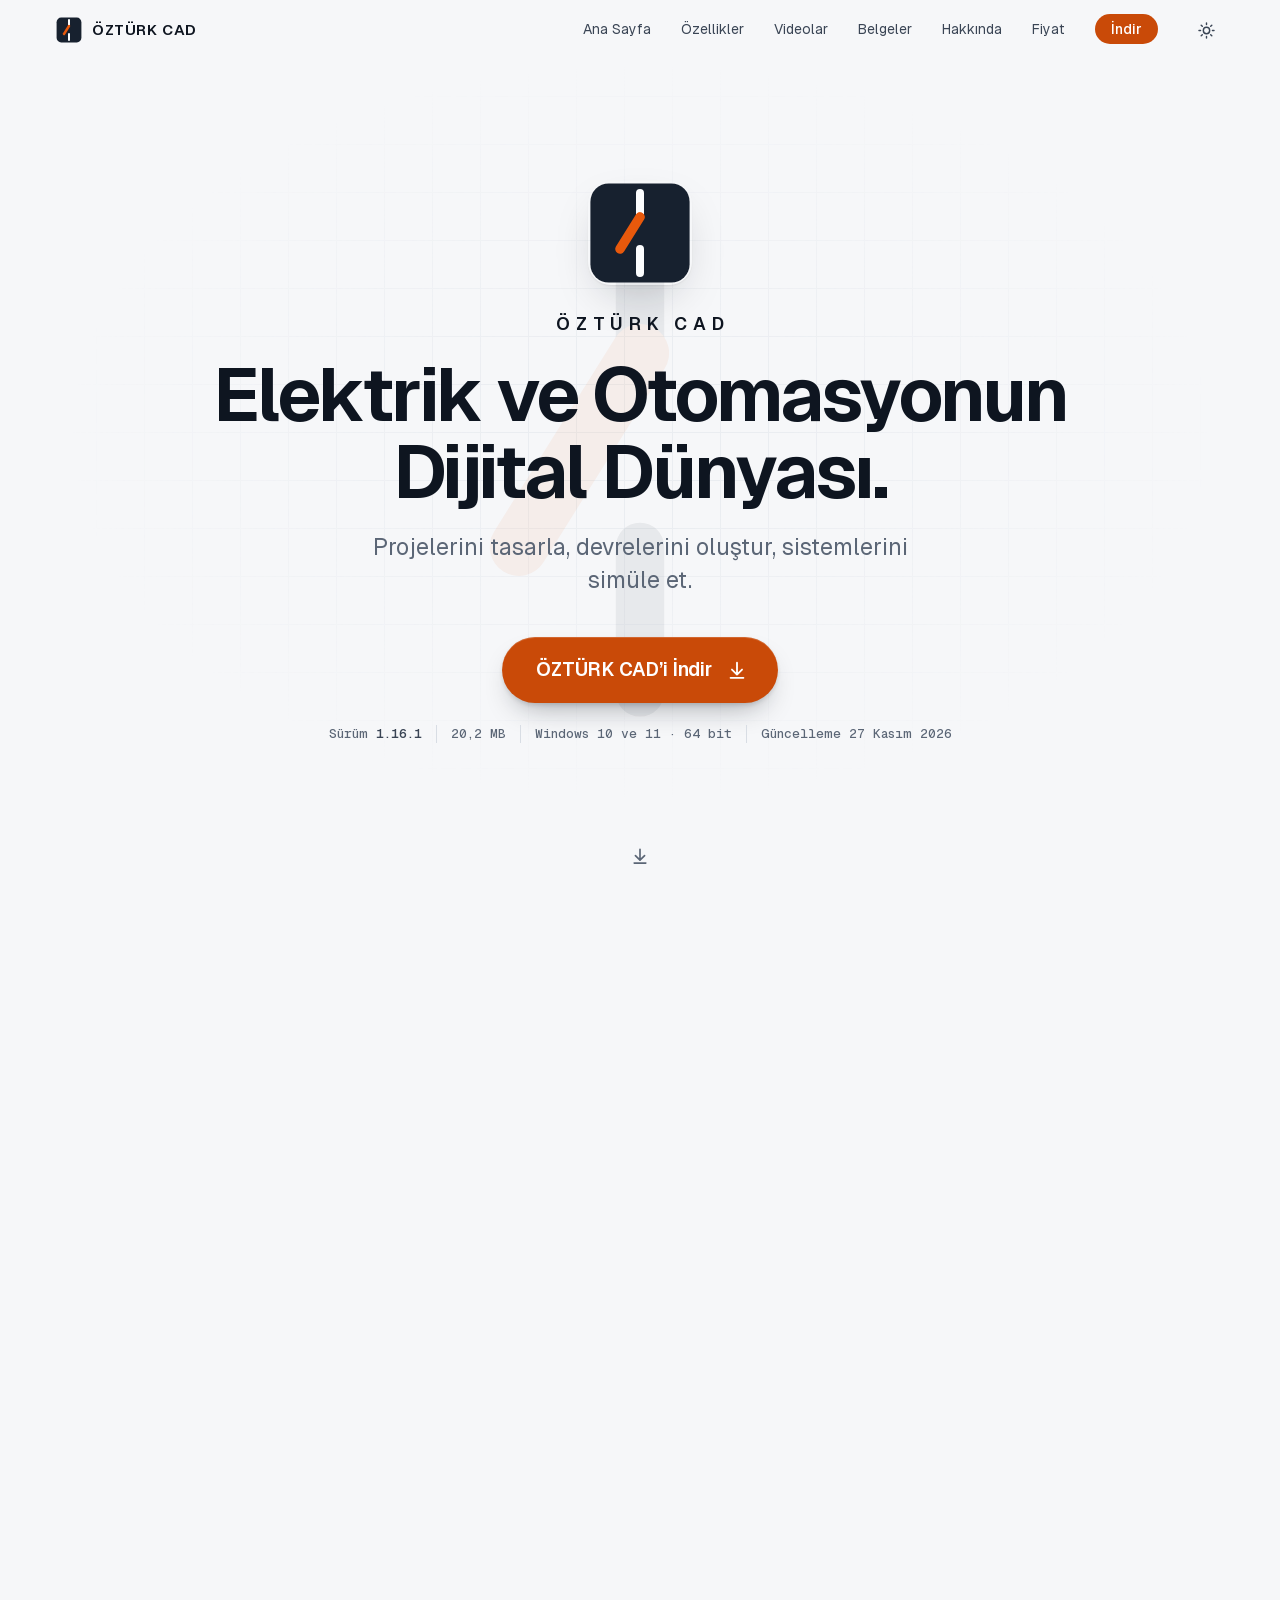
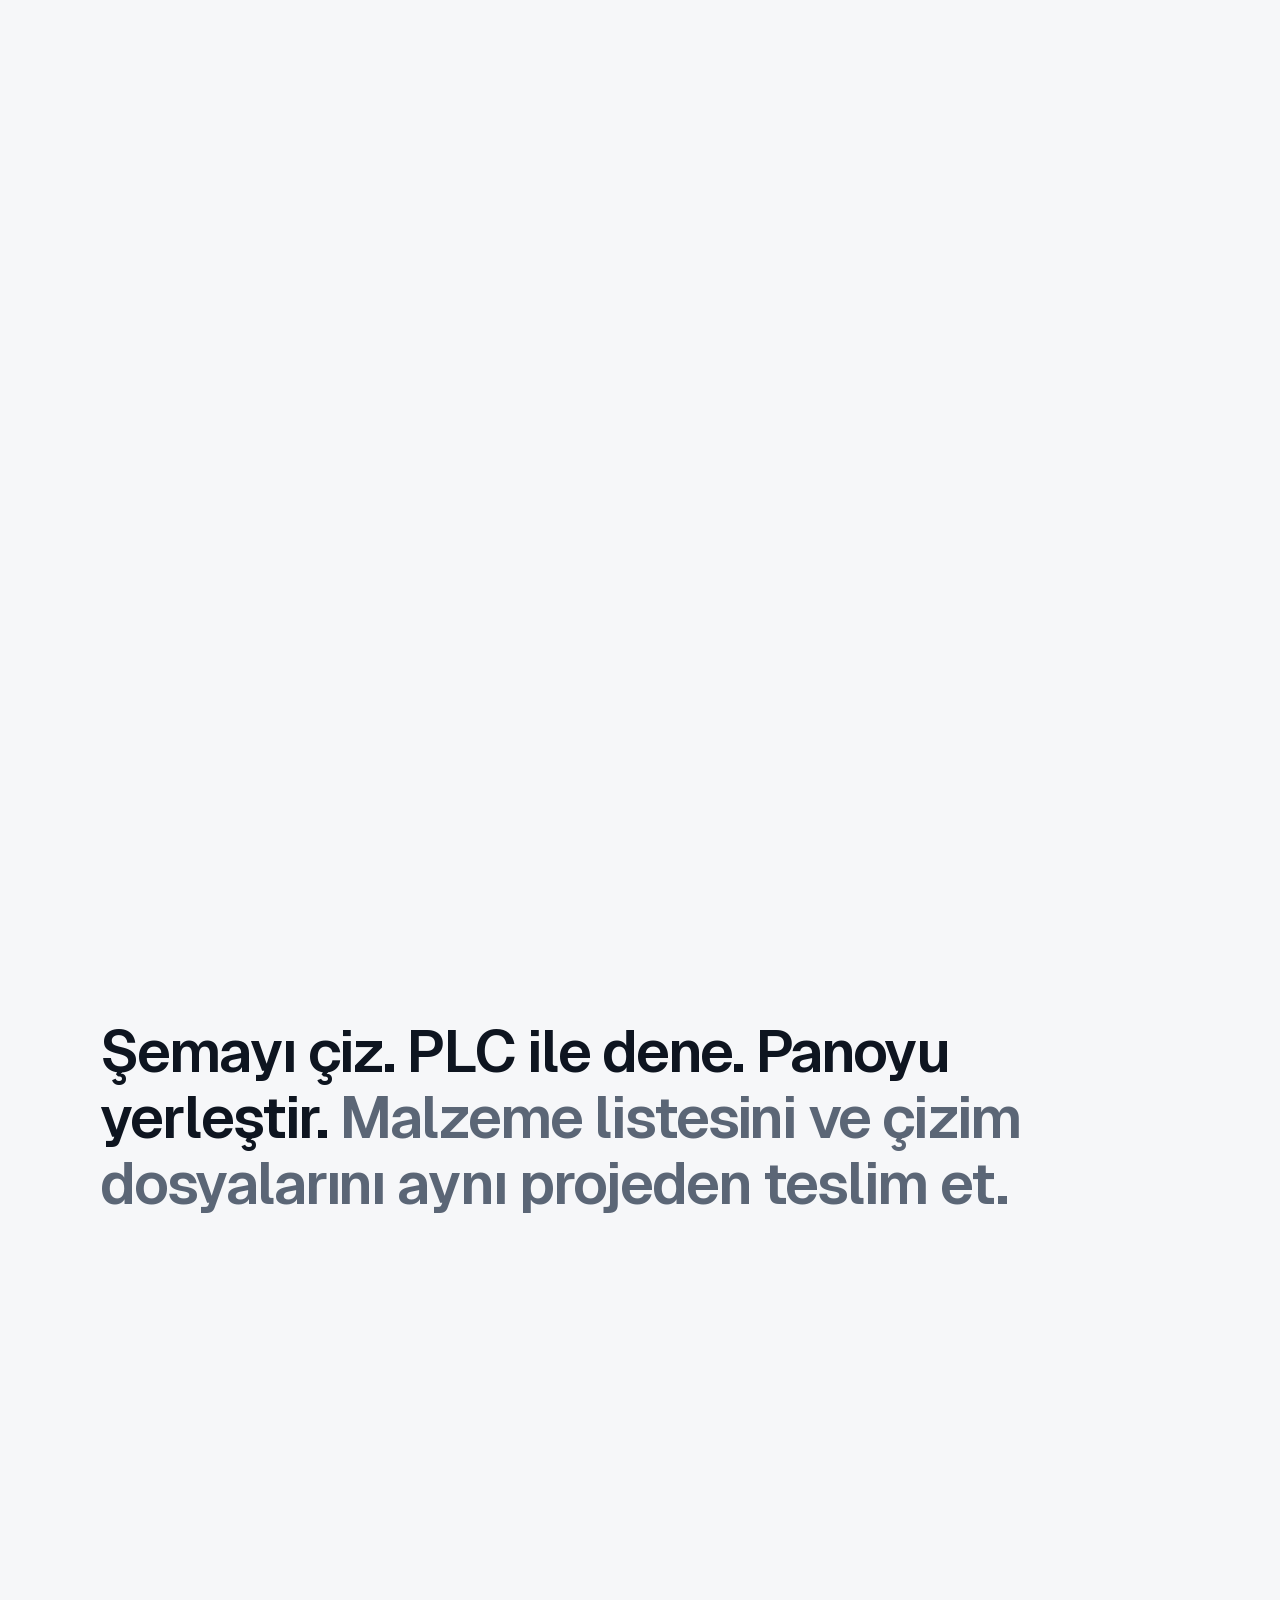
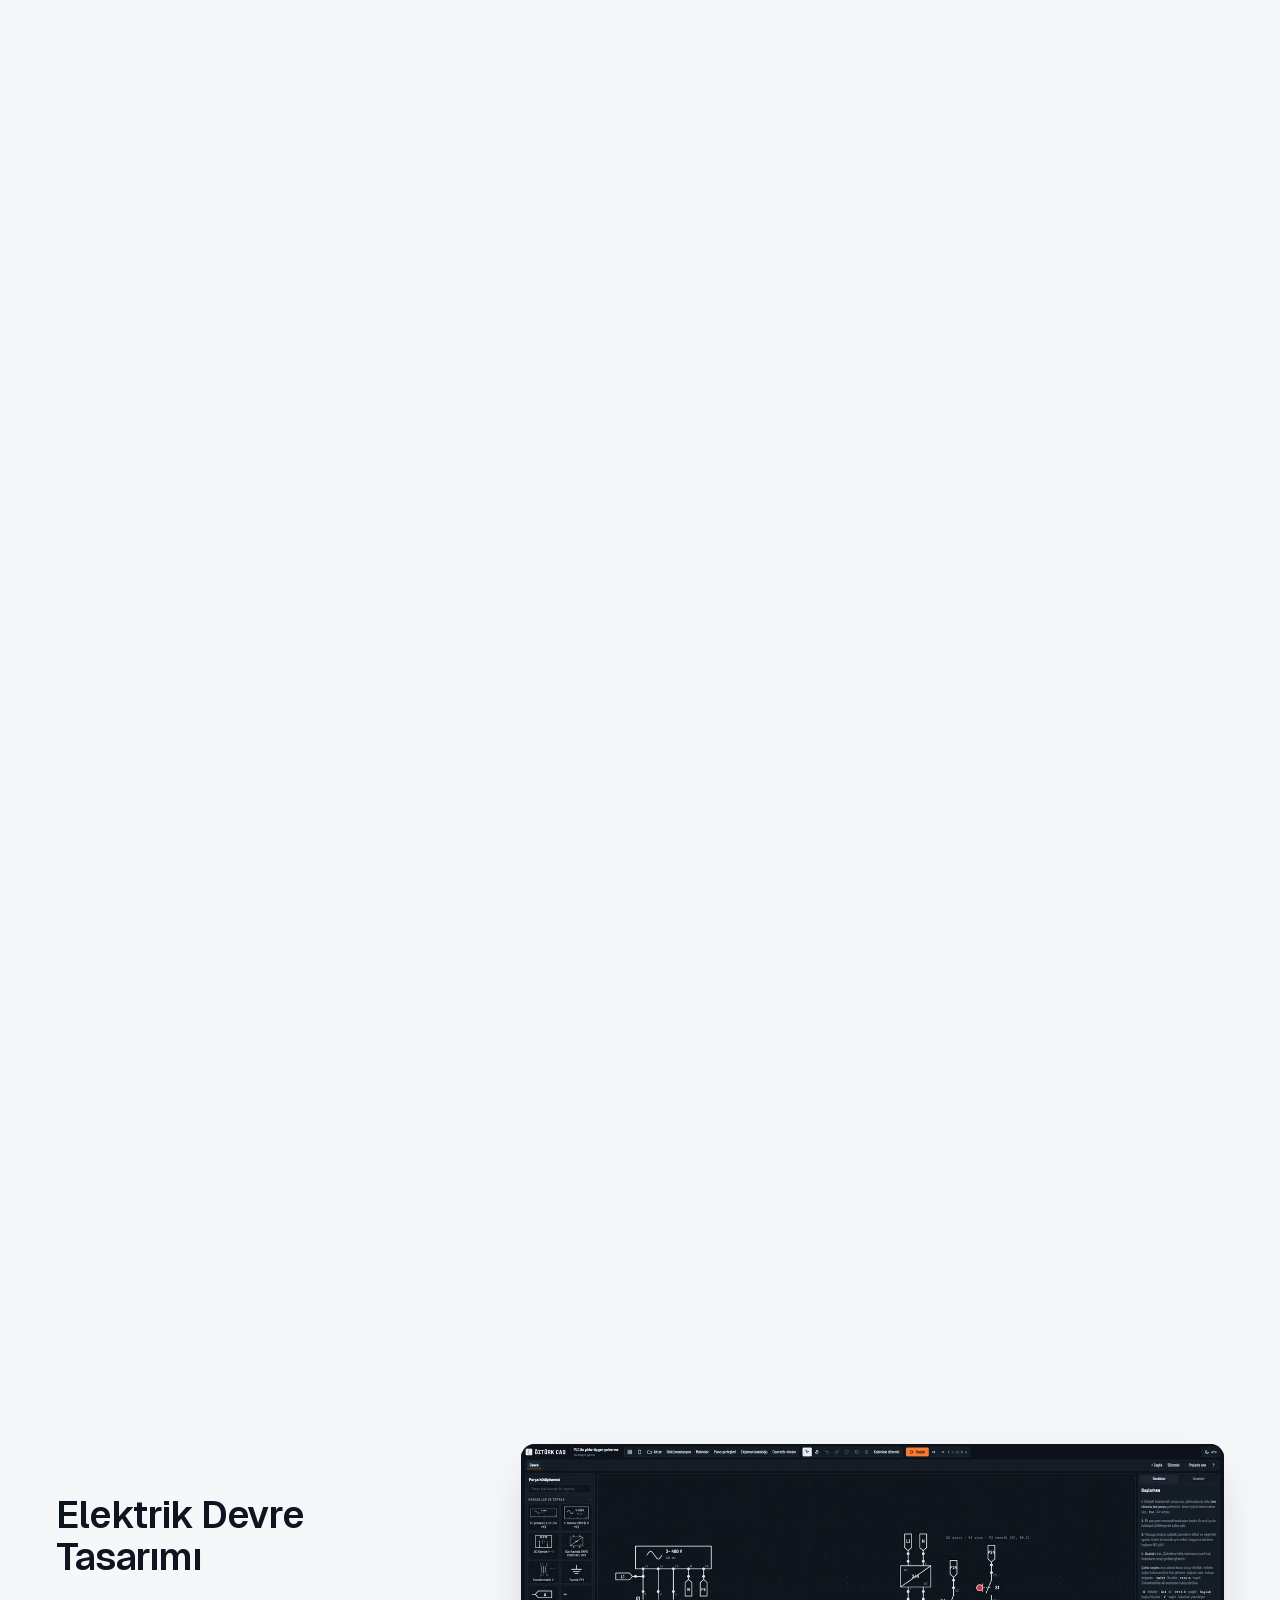
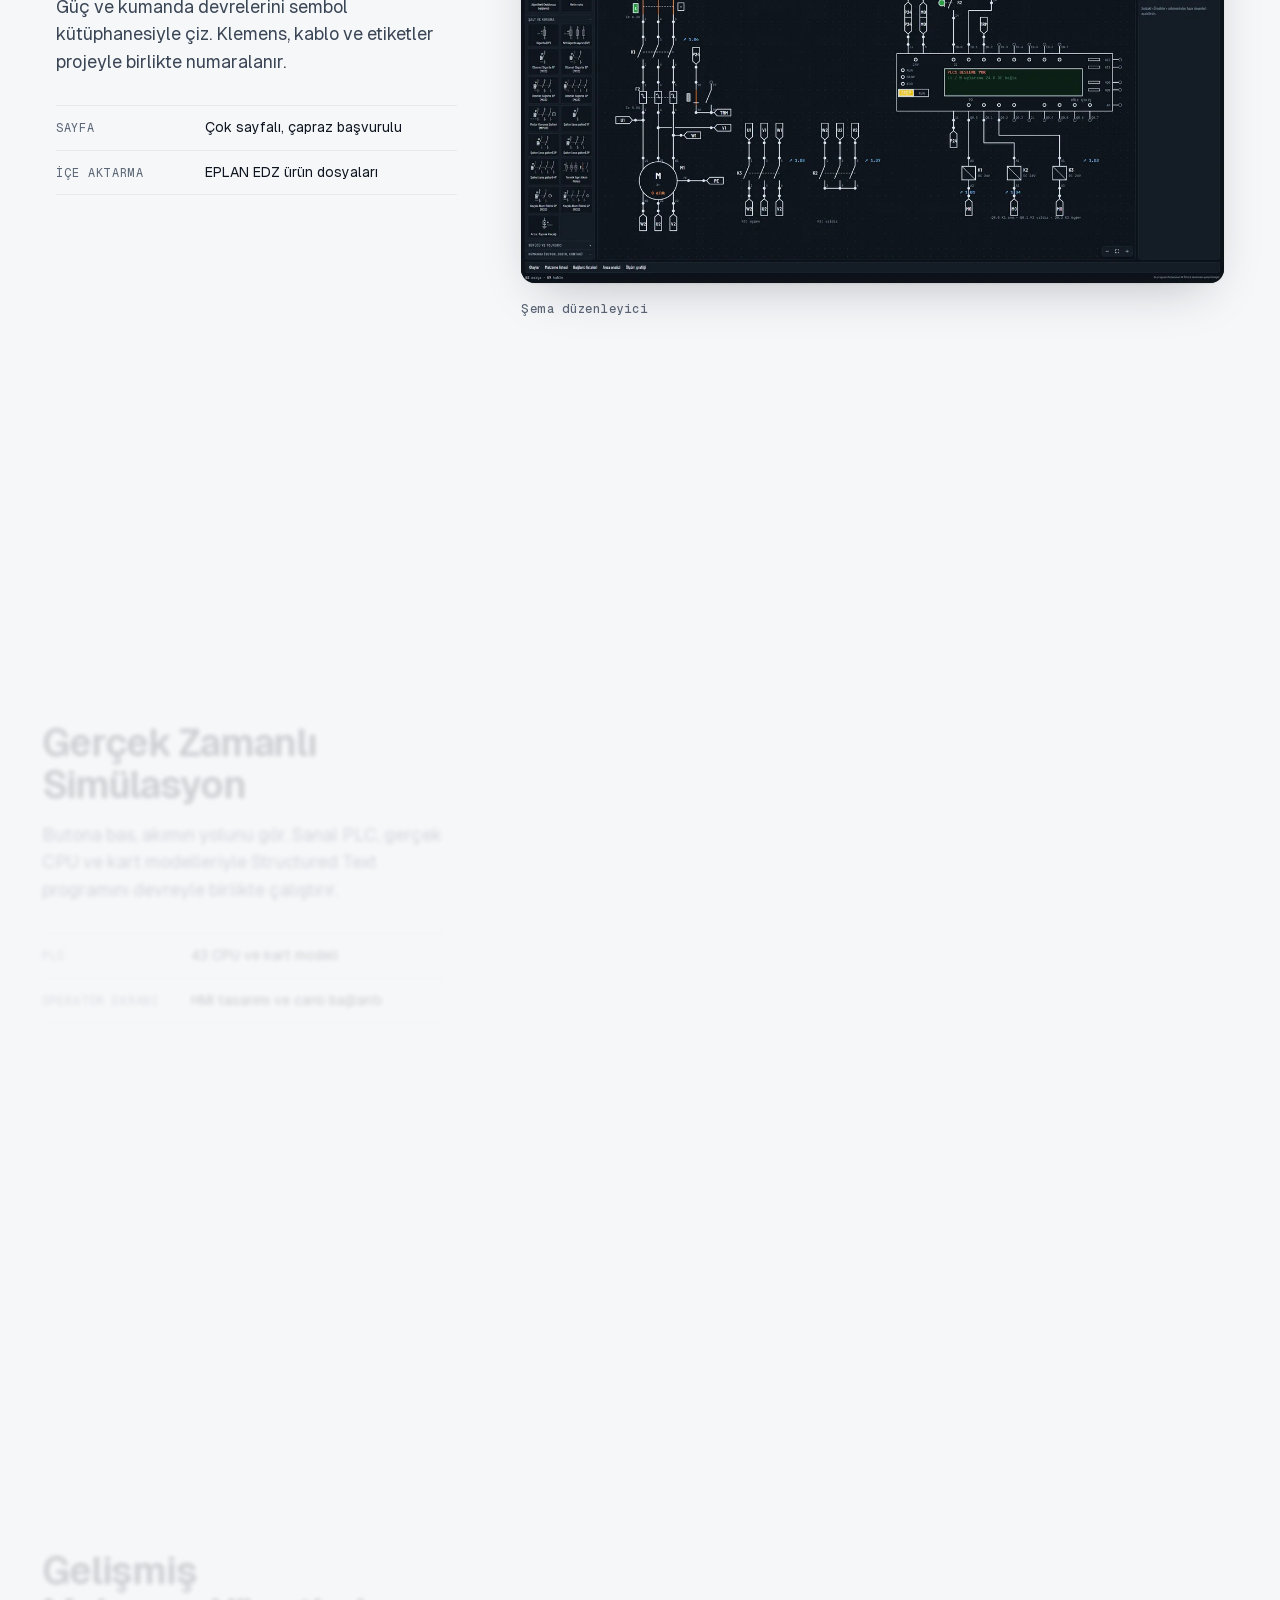
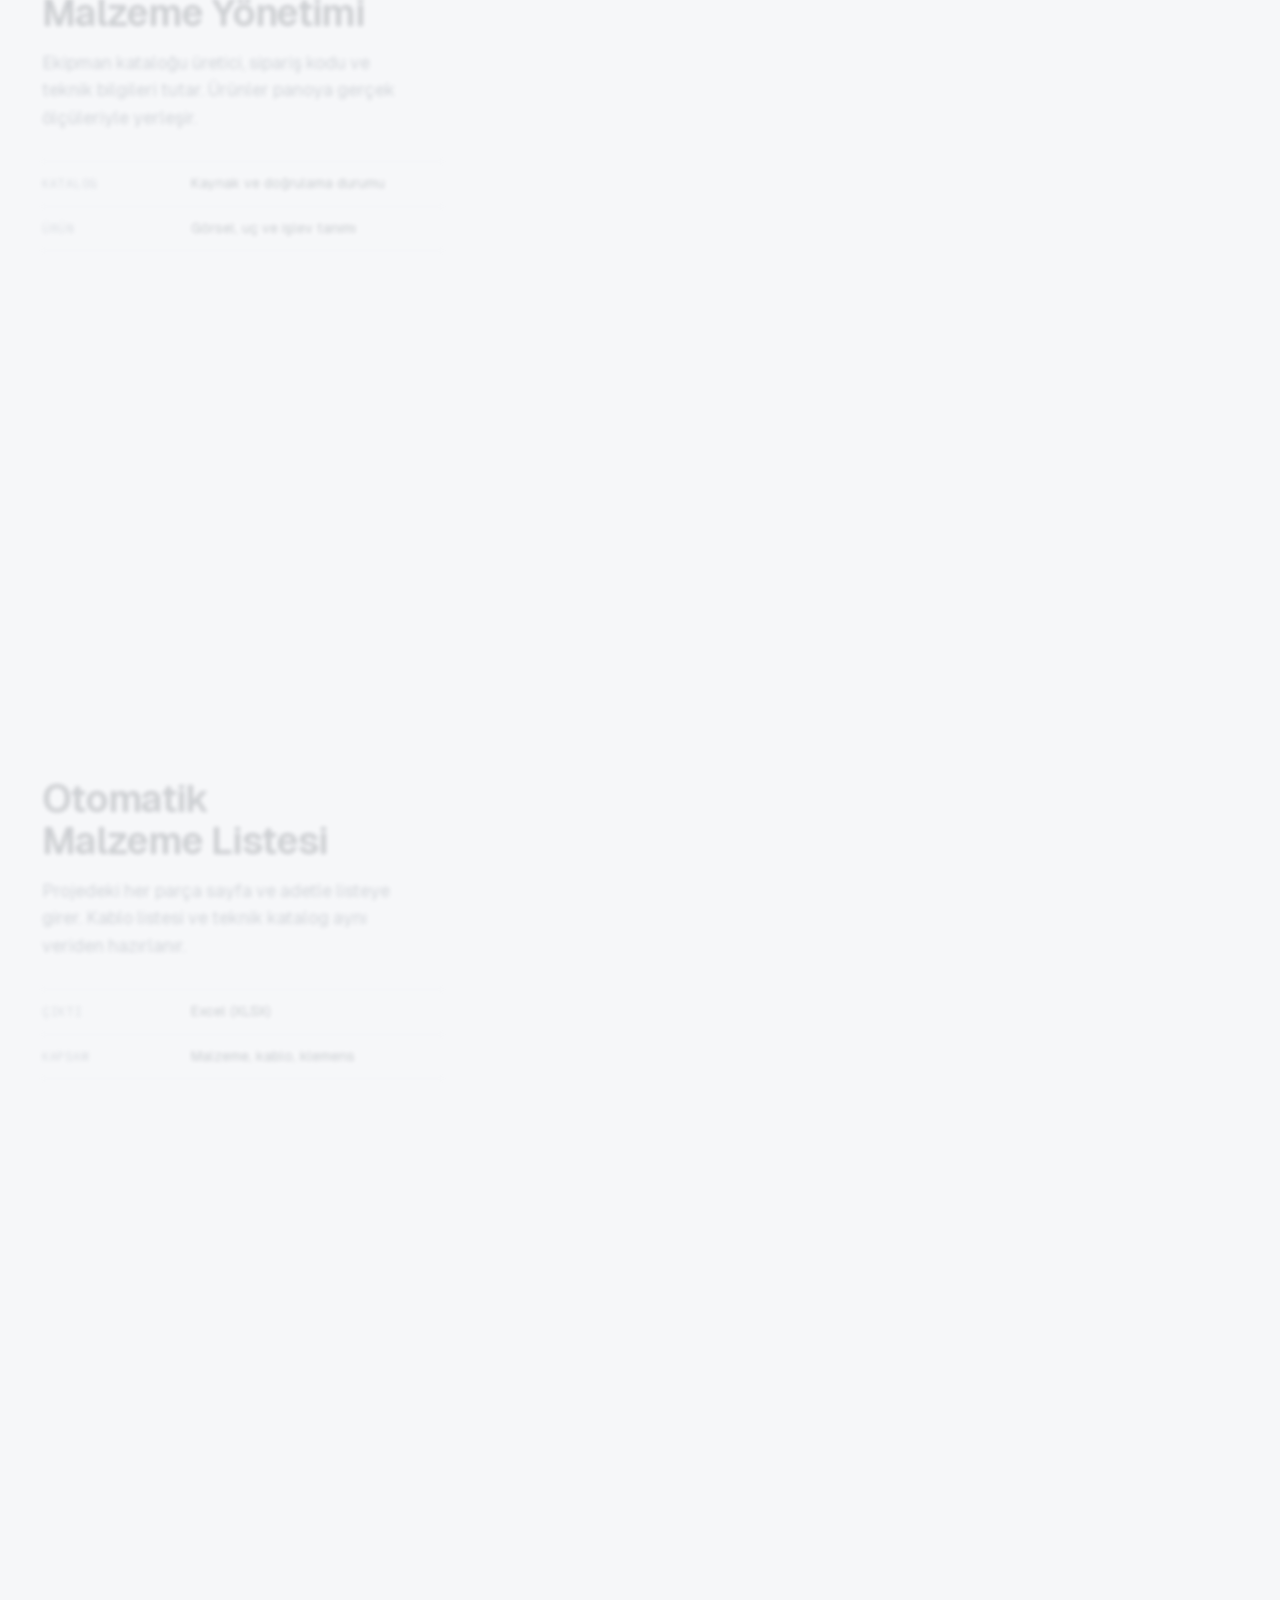
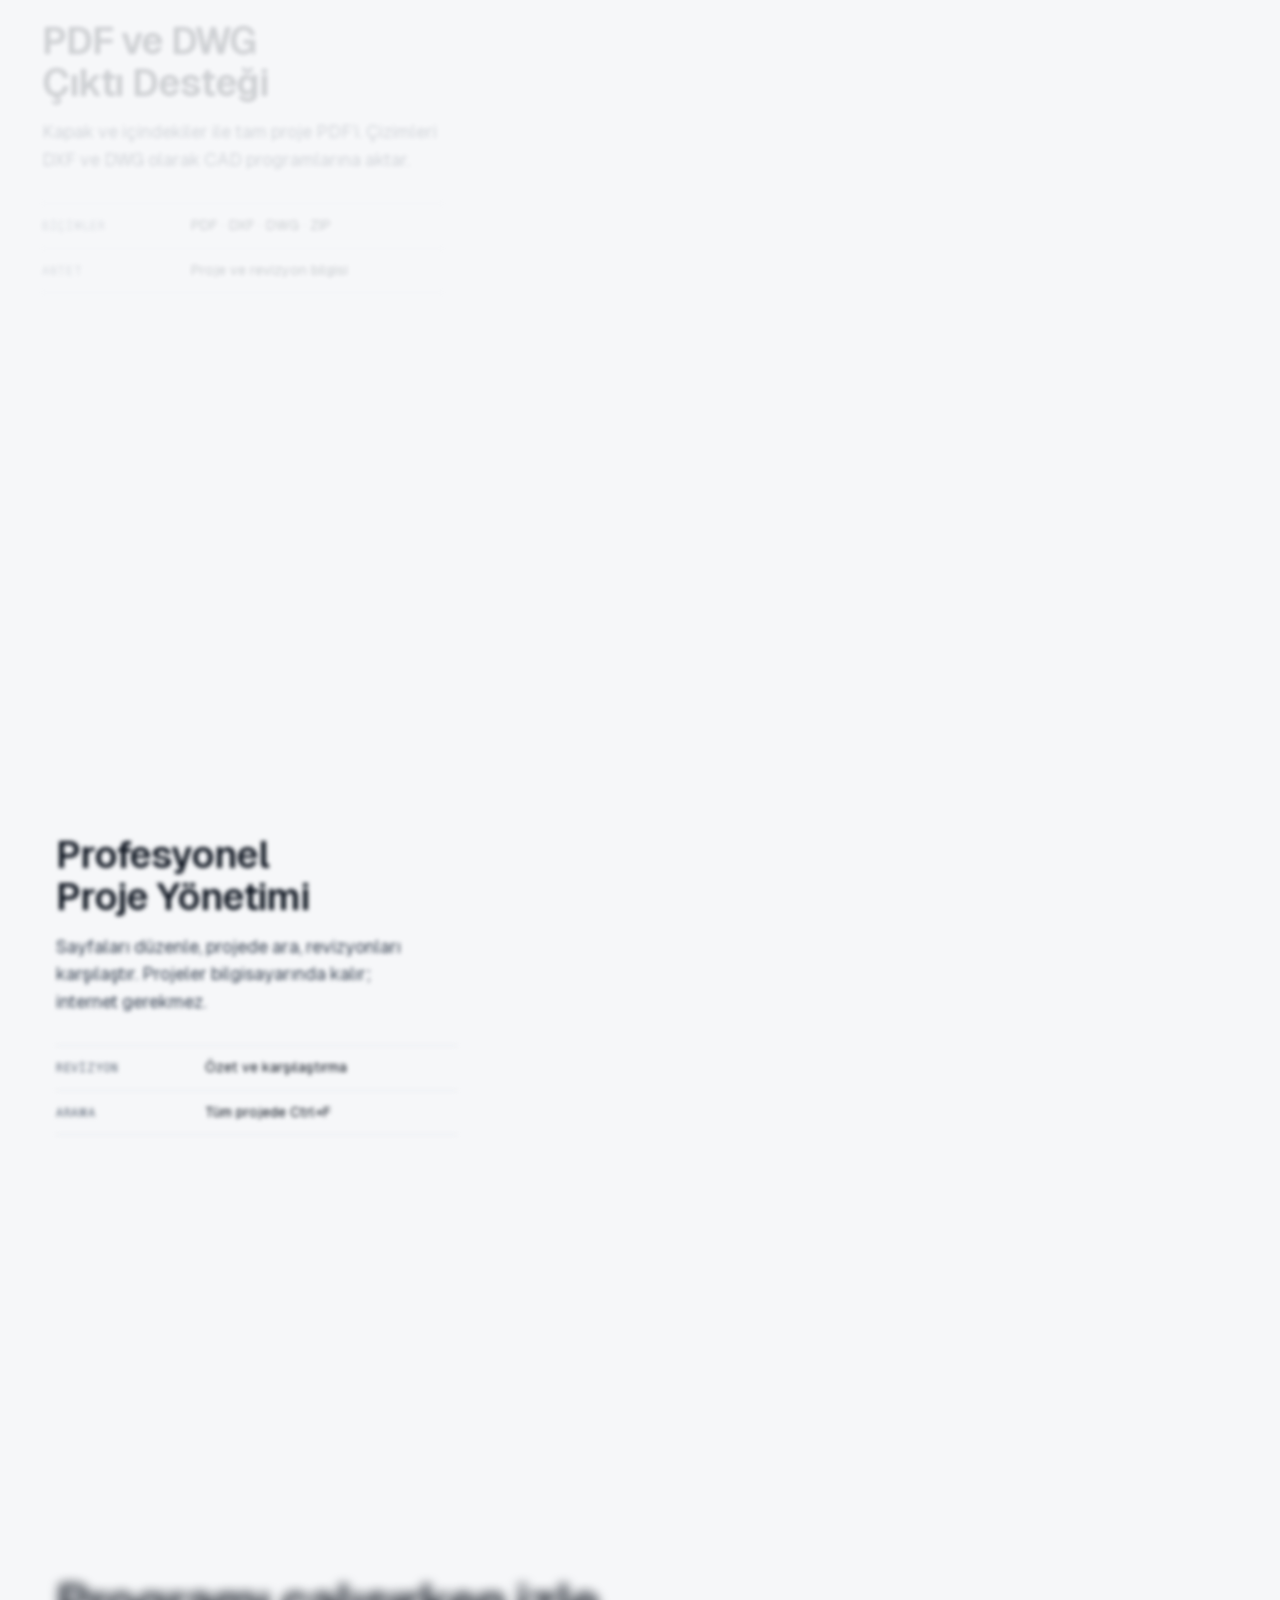
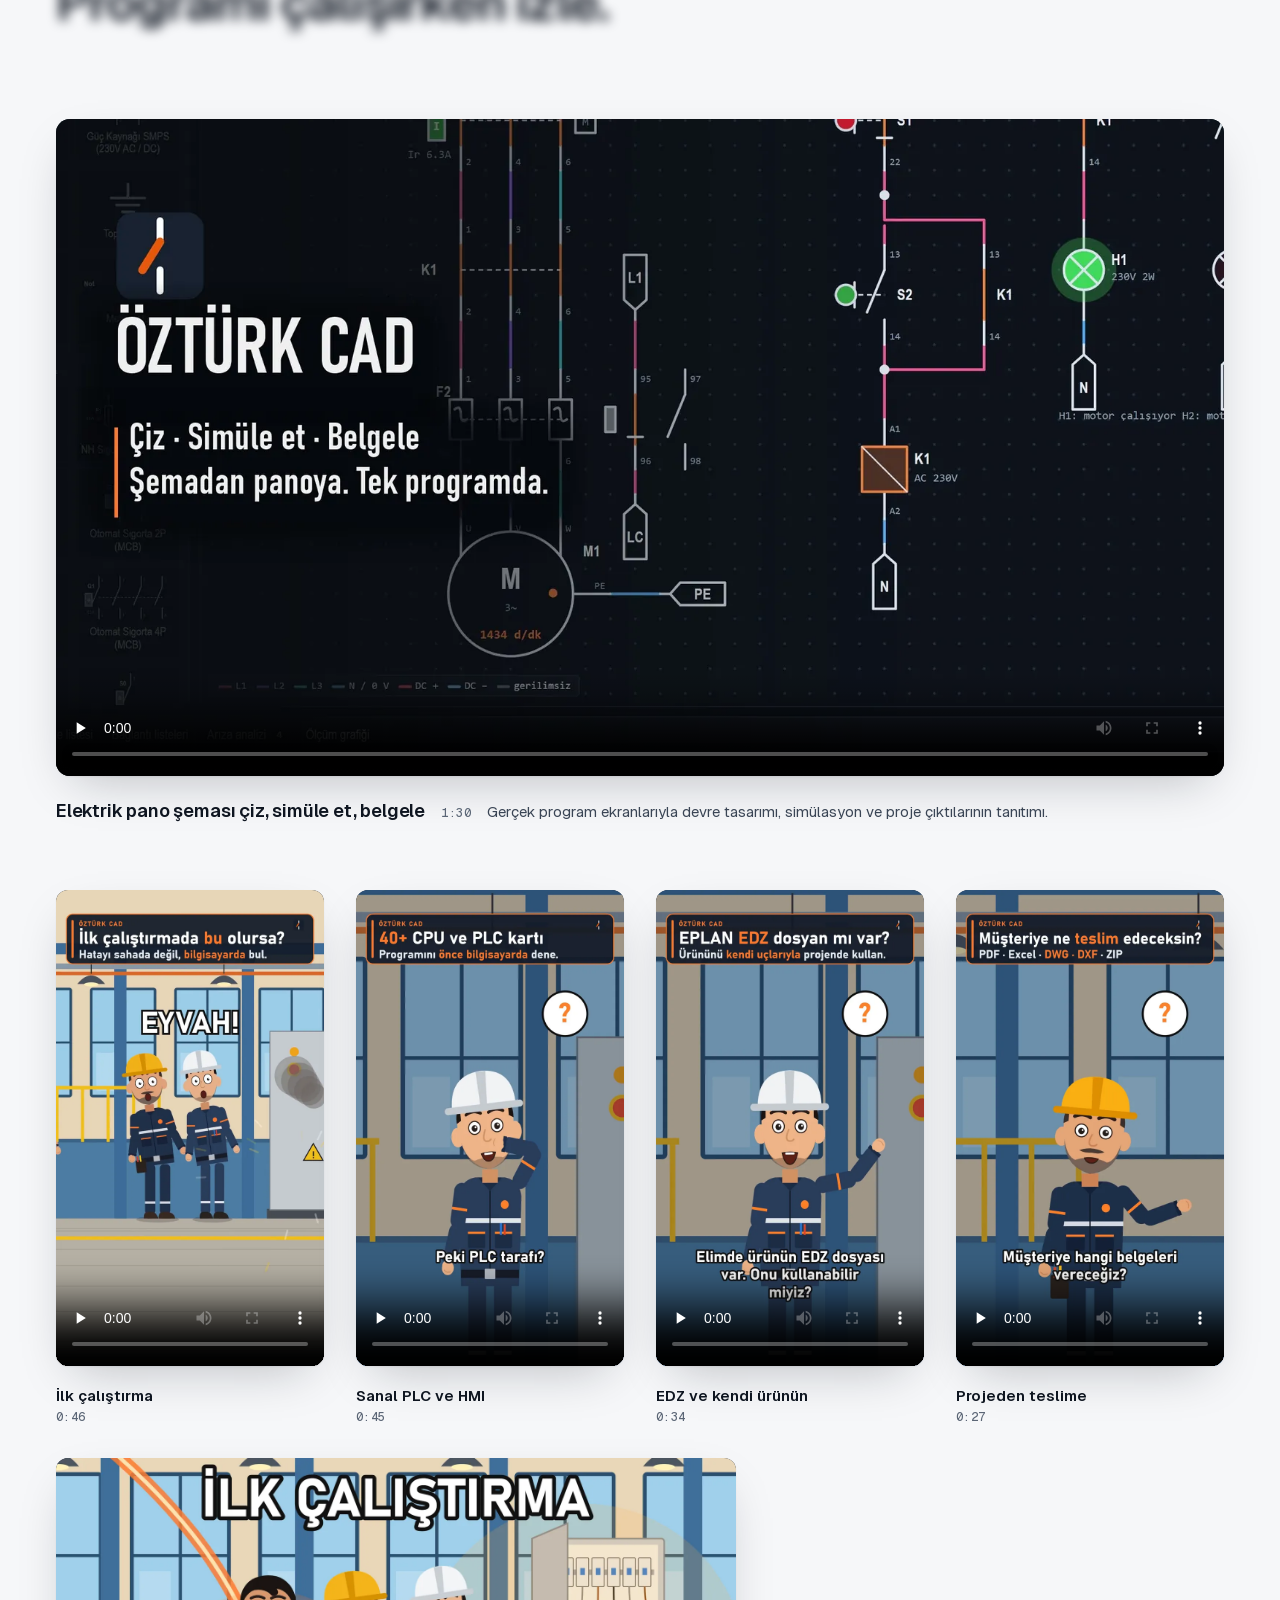
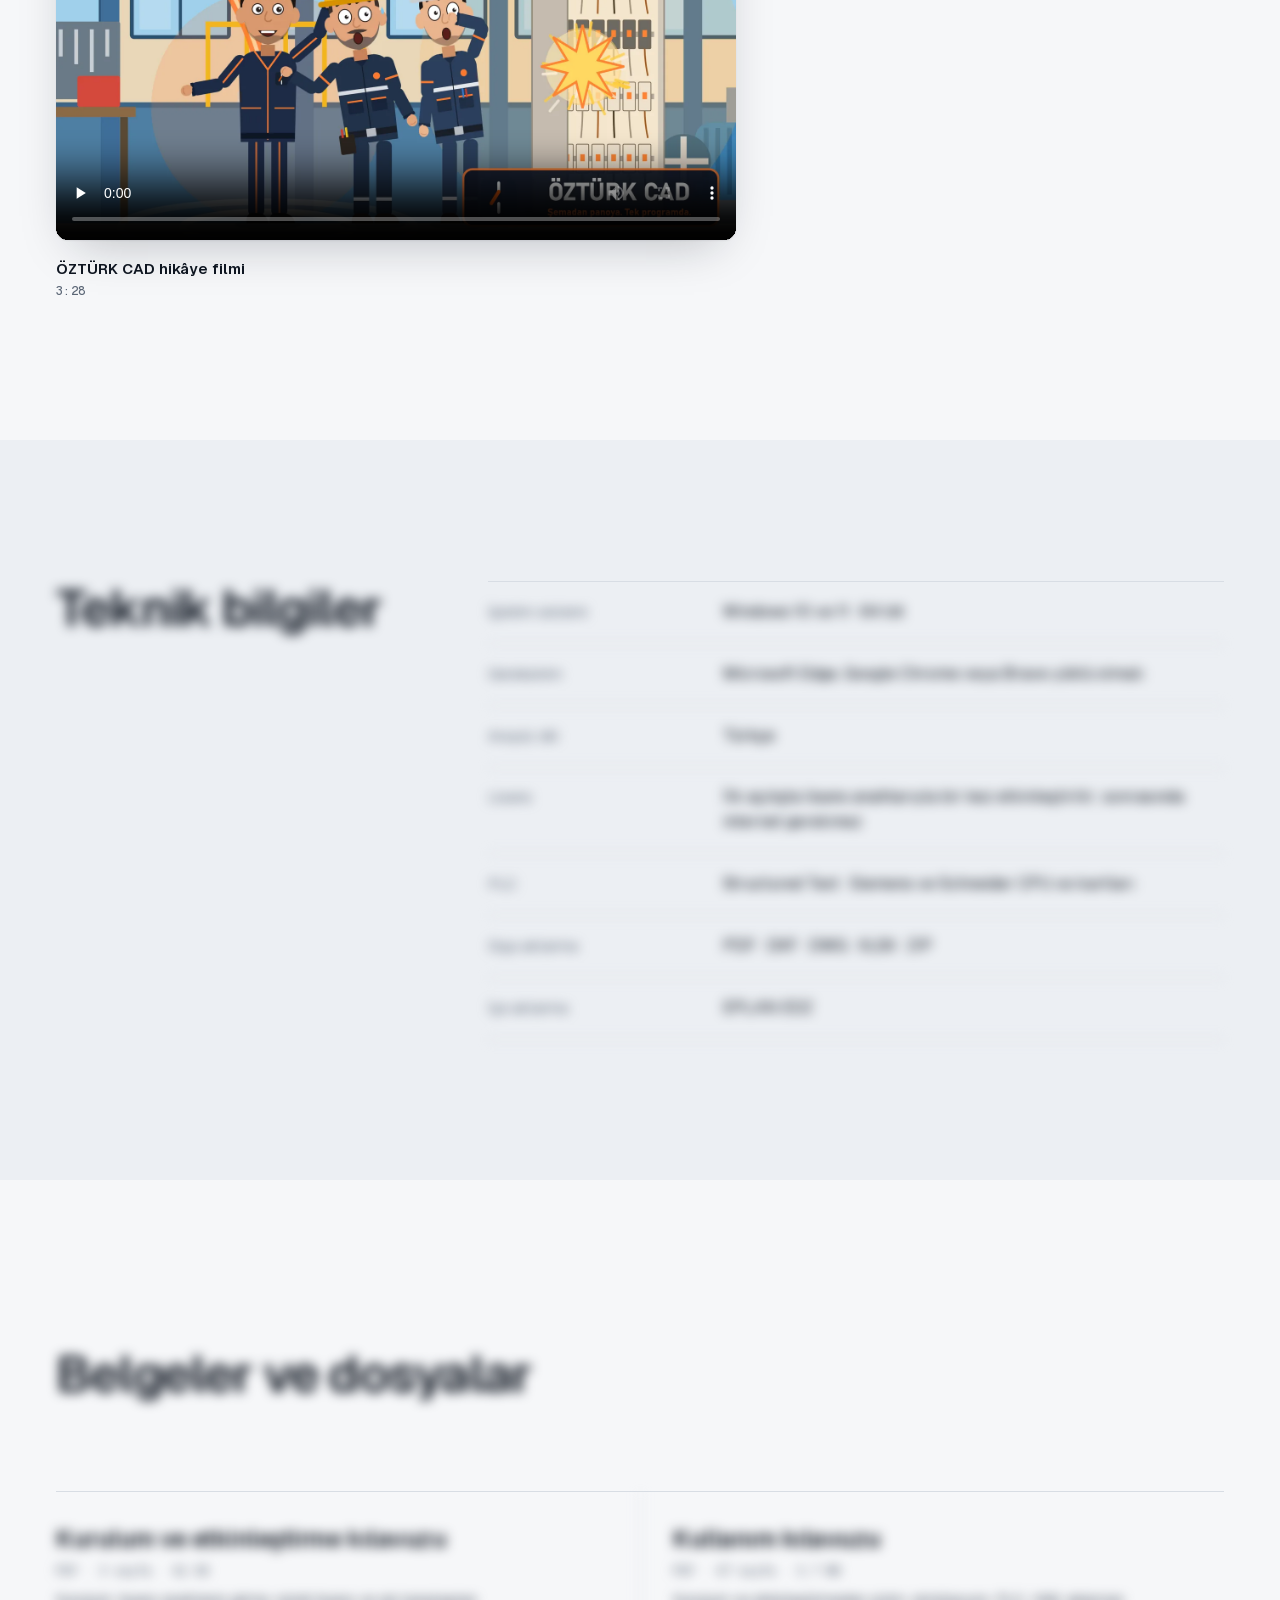
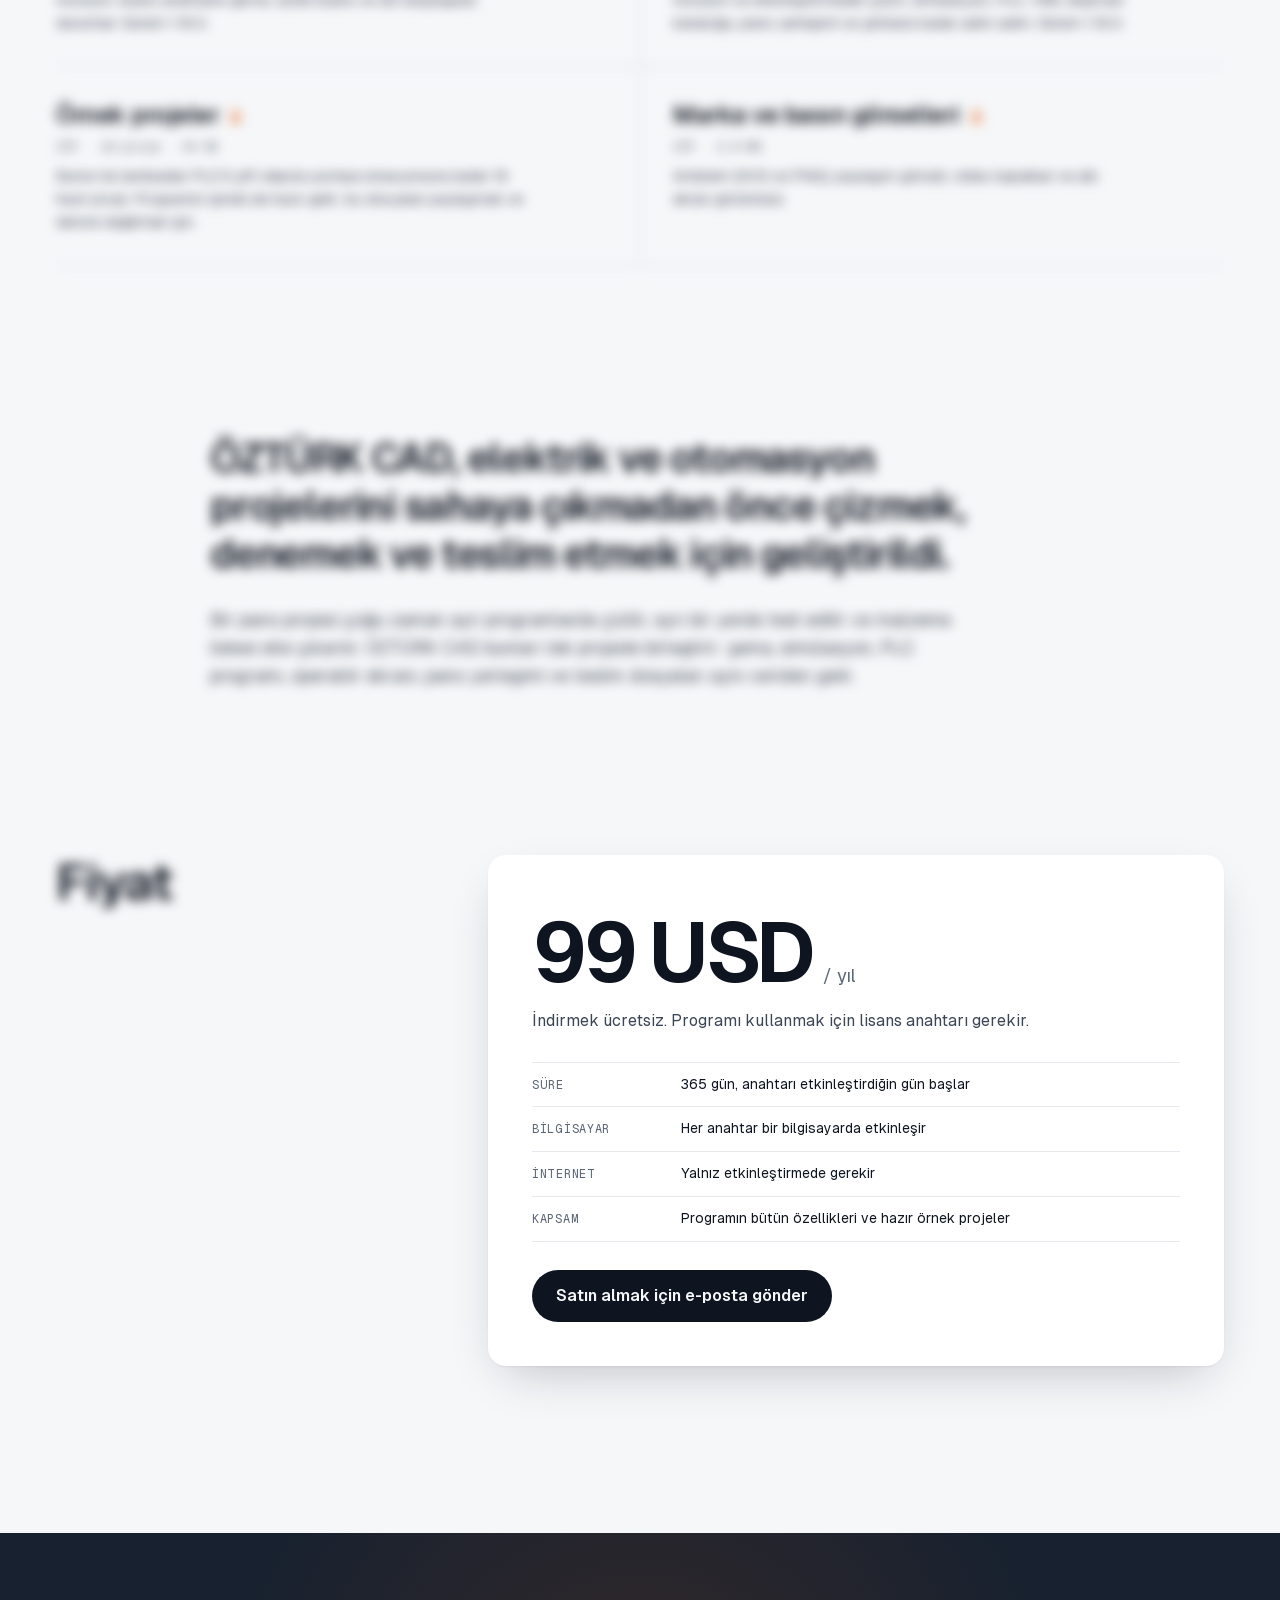
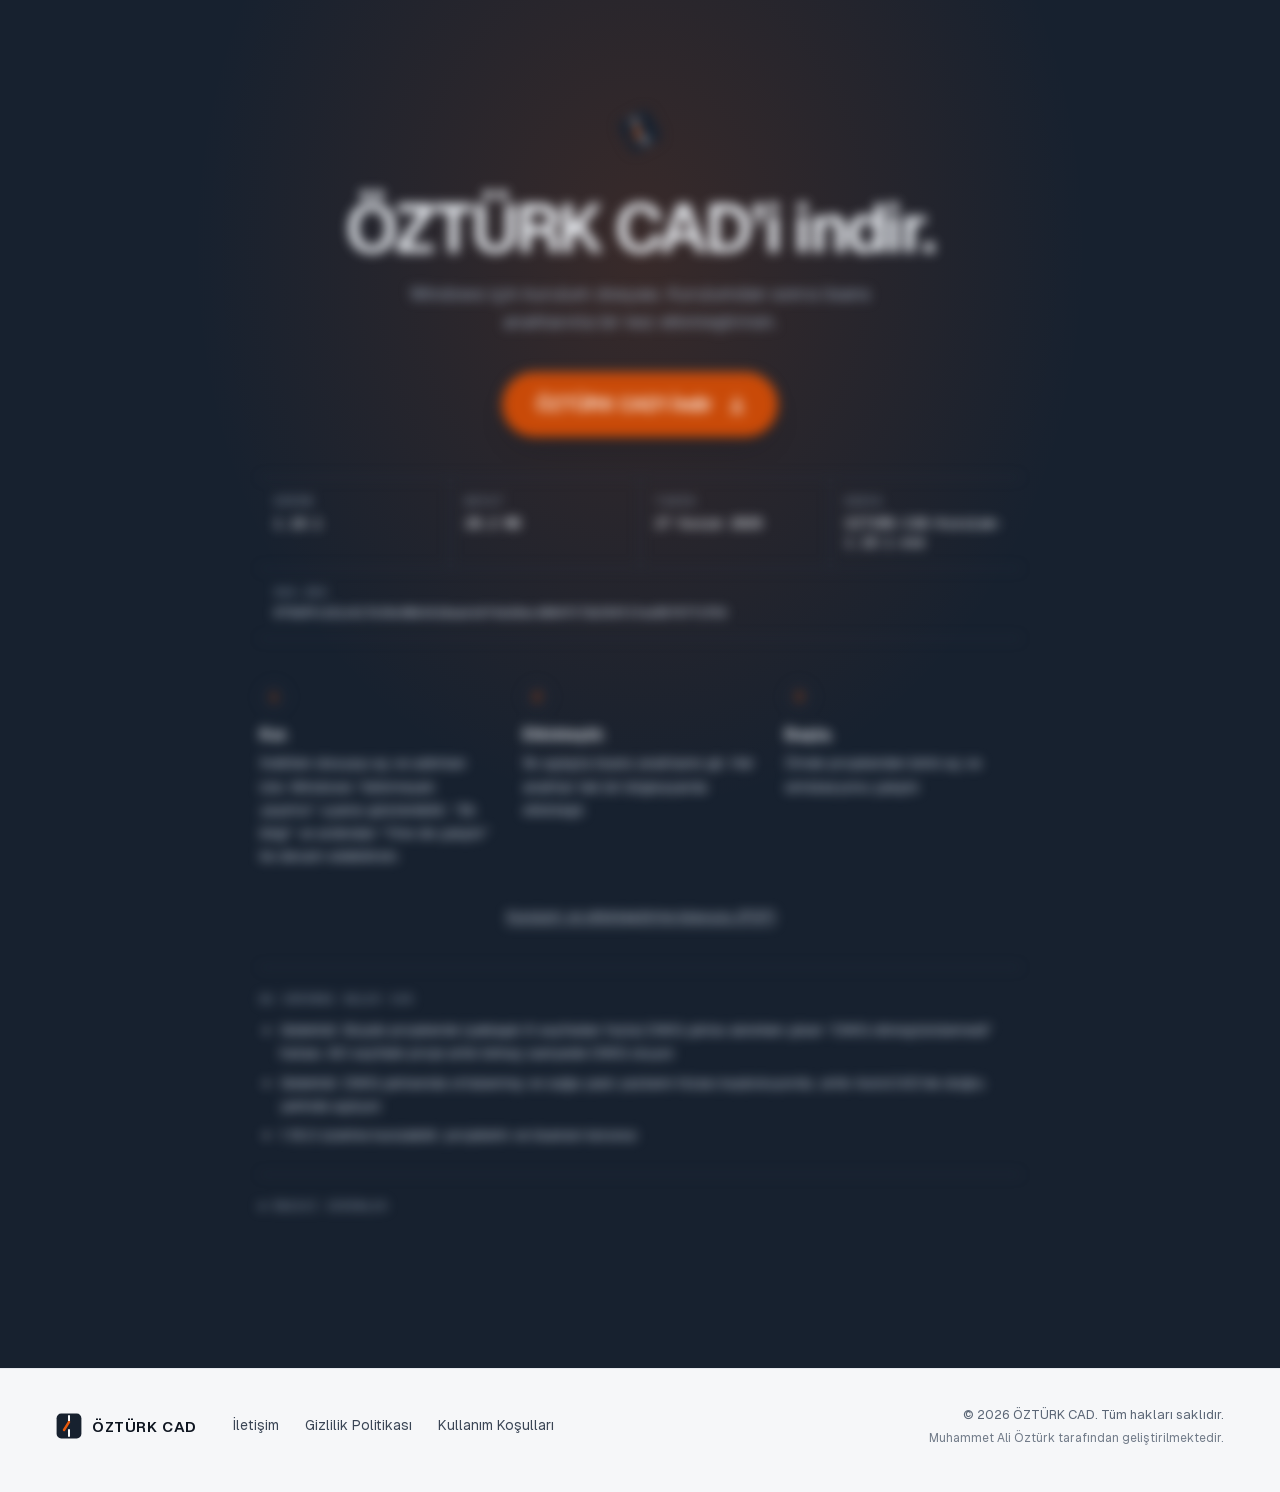
==== index.html @ 825e756a "ÖZTÜRK CAD resmi sitesi (GitHub Pages yedeği)" ====
<!doctype html>
<html lang="tr">
<head>
<meta charset="utf-8">
<meta name="viewport" content="width=device-width, initial-scale=1, viewport-fit=cover">
<title>ÖZTÜRK CAD — Elektrik ve Otomasyonun Dijital Dünyası</title>
<meta name="description" content="ÖZTÜRK CAD ile elektrik ve otomasyon projelerini çiz, PLC ile simüle et, malzeme listesini ve PDF, DXF, DWG çıktılarını aynı projeden al. Windows için indir; yıllık lisansla kullanılır.">
<meta name="theme-color" content="#f6f7f9" media="(prefers-color-scheme: light)">
<meta name="theme-color" content="#131c28" media="(prefers-color-scheme: dark)">
<meta name="color-scheme" content="light dark">
<link rel="icon" href="assets/marka/favicon.svg" type="image/svg+xml">
<link rel="icon" href="assets/marka/favicon.ico" sizes="48x48">
<link rel="apple-touch-icon" href="assets/marka/apple-touch-icon.png">
<link rel="manifest" href="site.webmanifest">
<meta property="og:type" content="website">
<meta property="og:locale" content="tr_TR">
<meta property="og:title" content="ÖZTÜRK CAD — Elektrik ve Otomasyonun Dijital Dünyası">
<meta property="og:description" content="Projelerini tasarla, devrelerini oluştur, sistemlerini simüle et.">
<meta property="og:image" content="https://ozturkcad.netlify.app/assets/marka/og-paylasim.png">
<meta property="og:url" content="https://ozturkcad.netlify.app/">
<link rel="canonical" href="https://ozturkcad.netlify.app/">
<meta property="og:image:width" content="1200">
<meta property="og:image:height" content="630">
<meta name="twitter:card" content="summary_large_image">
<link rel="preload" href="assets/yazi/Geist-Variable.woff2" as="font" type="font/woff2" crossorigin>
<link rel="stylesheet" href="css/site.css">
<script>document.documentElement.classList.add('js');try{var t=localStorage.getItem('ozcad-tema');if(t)document.documentElement.dataset.tema=t}catch(e){}</script>
<script src="js/site.js" defer></script>
<script type="application/ld+json">{"@context":"https://schema.org","@type":"SoftwareApplication","name":"ÖZTÜRK CAD","applicationCategory":"DesignApplication","operatingSystem":"Windows 10, Windows 11","inLanguage":"tr","description":"Elektrik ve otomasyon projeleri için şema çizimi, PLC simülasyonu, malzeme listesi ve PDF/DXF/DWG çıktısı.","offers":{"@type":"Offer","price":"99","priceCurrency":"USD","description":"Yıllık lisans, bir bilgisayar"},"url":"https://ozturkcad.netlify.app/","downloadUrl":"https://github.com/Night-X-dev/ozturk-cad/releases/latest"}</script>
</head>
<body>
<a class="atla" href="#icerik">İçeriğe geç</a>

<svg width="0" height="0" class="gizli" aria-hidden="true" focusable="false">
  <symbol id="amblem" viewBox="0 0 26 26">
    <rect x="0.6" y="0.6" width="24.8" height="24.8" rx="4.6" fill="#17212f"/>
    <path d="M13 3v6M13 17v6" stroke="#fcfdfe" stroke-width="2" stroke-linecap="round"/>
    <path class="bicak" d="M13 9l-5 8" stroke="#e8590c" stroke-width="2.4" stroke-linecap="round"/>
    <circle cx="13" cy="9" r="1.1" fill="#e8590c"/>
  </symbol>
  <symbol id="amblem-cizgi" viewBox="0 0 26 26">
    <path d="M13 3v6M13 17v6" stroke="currentColor" stroke-width="2" stroke-linecap="round"/>
    <path d="M13 9l-5 8" stroke="#e8590c" stroke-width="2.4" stroke-linecap="round"/>
    <circle cx="13" cy="9" r="1.1" fill="#e8590c"/>
  </symbol>
  <symbol id="ok-asagi" viewBox="0 0 24 24"><path d="M12 4v13m0 0-5.5-5.5M12 17l5.5-5.5M5 20.5h14" fill="none" stroke="currentColor" stroke-width="2" stroke-linecap="round" stroke-linejoin="round"/></symbol>
  <symbol id="gunes" viewBox="0 0 24 24"><g fill="none" stroke="currentColor" stroke-width="1.8" stroke-linecap="round"><circle cx="12" cy="12" r="4"/><path d="M12 2.5v2M12 19.5v2M2.5 12h2M19.5 12h2M5.3 5.3l1.4 1.4M17.3 17.3l1.4 1.4M5.3 18.7l1.4-1.4M17.3 6.7l1.4-1.4"/></g></symbol>
  <symbol id="ay" viewBox="0 0 24 24"><path d="M20 14.6A8.5 8.5 0 0 1 9.4 4 8.5 8.5 0 1 0 20 14.6Z" fill="none" stroke="currentColor" stroke-width="1.8" stroke-linejoin="round"/></symbol>
  <symbol id="menu" viewBox="0 0 24 24"><path d="M4 8h16M4 16h16" fill="none" stroke="currentColor" stroke-width="1.8" stroke-linecap="round"/></symbol>
</svg>

<header class="ust" data-ust>
  <nav class="ust-ic" aria-label="Ana menü">
    <a class="marka" href="#ana-sayfa" aria-label="ÖZTÜRK CAD ana sayfa">
      <svg class="marka-amblem" aria-hidden="true"><use href="#amblem"/></svg>
      <span>ÖZTÜRK CAD</span>
    </a>
    <button class="menu-ac" type="button" aria-expanded="false" aria-controls="menu-liste" data-menu-ac>
      <svg aria-hidden="true"><use href="#menu"/></svg><span class="gizli">Menüyü aç</span>
    </button>
    <ul class="menu" id="menu-liste" data-menu>
      <li><a href="#ana-sayfa">Ana Sayfa</a></li>
      <li><a href="#ozellikler">Özellikler</a></li>
      <li data-video-menu hidden><a href="#videolar">Videolar</a></li>
      <li><a href="#belgeler">Belgeler</a></li>
      <li><a href="#hakkinda">Hakkında</a></li>
      <li><a href="#fiyat">Fiyat</a></li>
      <li><a class="menu-indir" href="#indir">İndir</a></li>
      <li>
        <button class="tema" type="button" data-tema-dugme aria-label="Temayı değiştir">
          <svg class="tema-gunes" aria-hidden="true"><use href="#gunes"/></svg>
          <svg class="tema-ay" aria-hidden="true"><use href="#ay"/></svg>
        </button>
      </li>
    </ul>
  </nav>
</header>

<main id="icerik">
  <div class="sahne sahne-giris" data-sahne="giris">
  <section class="hero" id="ana-sayfa" aria-labelledby="hero-baslik">
    <svg class="hero-filigran" aria-hidden="true"><use href="#amblem-cizgi"/></svg>
    <div class="hero-ic">
      <svg class="hero-amblem" viewBox="0 0 26 26" role="img" aria-label="ÖZTÜRK CAD amblemi">
        <rect x="0.6" y="0.6" width="24.8" height="24.8" rx="4.6" fill="#17212f"/>
        <path d="M13 3v6M13 17v6" stroke="#fcfdfe" stroke-width="2" stroke-linecap="round"/>
        <g class="bicak"><path d="M13 9l-5 8" stroke="#e8590c" stroke-width="2.4" stroke-linecap="round"/><circle cx="13" cy="9" r="1.1" fill="#e8590c"/></g>
      </svg>
      <p class="hero-marka">ÖZTÜRK CAD</p>
      <h1 id="hero-baslik">Elektrik ve Otomasyonun Dijital Dünyası.</h1>
      <p class="hero-alt">Projelerini tasarla, devrelerini oluştur, sistemlerini simüle et.</p>
      <a class="indir-dugme" href="#indir" data-indir>
        <span>ÖZTÜRK CAD’i İndir</span>
        <svg aria-hidden="true"><use href="#ok-asagi"/></svg>
      </a>
      <p class="kod-satiri" data-surum-satiri aria-live="polite">
        <span>Sürüm <b data-alan="surum">—</b></span>
        <span data-alan="boyut">—</span>
        <span data-alan="isletimSistemi">Windows</span>
        <span>Güncelleme <time data-alan="tarih">—</time></span>
      </p>
      <p class="indir-hata" data-indir-hata role="alert" hidden></p>
      <noscript><p class="indir-hata">İndirme bilgileri için tarayıcınızda JavaScript açık olmalı.</p></noscript>
    </div>
    <a class="hero-asagi" href="#ozellikler" aria-label="Özelliklere in">
      <svg aria-hidden="true"><use href="#ok-asagi"/></svg>
    </a>
    <figure class="giris-ekran" aria-hidden="true">
      <img src="assets/ekran/02-simulasyon-kucuk.webp" srcset="assets/ekran/02-simulasyon-kucuk.webp 1280w, assets/ekran/02-simulasyon.webp 2560w" sizes="min(1120px, 90vw)" alt="" width="2560" height="1600" decoding="async">
      <figcaption>Çift depolu pompa istasyonu, simülasyon çalışırken.</figcaption>
    </figure>
  </section>
  </div>

  <div class="sahne sahne-ozet" data-sahne="ozet">
  <section class="ozet" aria-label="Kısaca ÖZTÜRK CAD">
    <p class="ozet-metin" data-kelime>Şemayı çiz. PLC ile dene. Panoyu yerleştir. <span>Malzeme listesini ve çizim dosyalarını aynı projeden teslim et.</span></p>
  </section>
  </div>

  <section class="ozellikler hikaye" id="ozellikler" aria-labelledby="ozellik-baslik">
    <h2 id="ozellik-baslik" class="bolum-baslik" data-goster>Tek projede, sahaya çıkmadan önce.</h2>
    <div class="hikaye-sahne" data-hikaye>
    <div class="hikaye-adimlar">

    <article class="kalem" data-adim>
      <div class="kalem-metin">
        <h3>Elektrik Devre Tasarımı</h3>
        <p>Güç ve kumanda devrelerini sembol kütüphanesiyle çiz. Klemens, kablo ve etiketler projeyle birlikte numaralanır.</p>
        <dl class="kalem-ozellik"><div><dt>Sayfa</dt><dd>Çok sayfalı, çapraz başvurulu</dd></div><div><dt>İçe aktarma</dt><dd>EPLAN EDZ ürün dosyaları</dd></div></dl>
      </div>
      <figure class="plaka"><img src="assets/ekran/01-devre-tasarimi.webp" srcset="assets/ekran/01-devre-tasarimi-kucuk.webp 1280w, assets/ekran/01-devre-tasarimi.webp 2560w" sizes="(max-width: 900px) 100vw, 60vw" alt="ÖZTÜRK CAD şema düzenleyicisinde PLC ile yıldız-üçgen yol verme devresi" width="2560" height="1600" loading="lazy" decoding="async" data-ekran><figcaption>Şema düzenleyici</figcaption></figure>
    </article>

    <article class="kalem kalem-ters" data-adim>
      <div class="kalem-metin">
        <h3>Gerçek Zamanlı Simülasyon</h3>
        <p>Butona bas, akımın yolunu gör. Sanal PLC, gerçek CPU ve kart modelleriyle Structured Text programını devreyle birlikte çalıştırır.</p>
        <dl class="kalem-ozellik"><div><dt>PLC</dt><dd>43 CPU ve kart modeli</dd></div><div><dt>Operatör ekranı</dt><dd>HMI tasarımı ve canlı bağlantı</dd></div></dl>
      </div>
      <figure class="plaka"><img src="assets/ekran/02-simulasyon.webp" srcset="assets/ekran/02-simulasyon-kucuk.webp 1280w, assets/ekran/02-simulasyon.webp 2560w" sizes="(max-width: 900px) 100vw, 60vw" alt="Çift depolu pompa istasyonu simülasyonu çalışırken PLC kartları ve HMI operatör paneli" width="2560" height="1600" loading="lazy" decoding="async" data-ekran><figcaption>Simülasyon</figcaption></figure>
    </article>

    <article class="kalem" data-adim>
      <div class="kalem-metin">
        <h3>Gelişmiş Malzeme Yönetimi</h3>
        <p>Ekipman kataloğu üretici, sipariş kodu ve teknik bilgileri tutar. Ürünler panoya gerçek ölçüleriyle yerleşir.</p>
        <dl class="kalem-ozellik"><div><dt>Katalog</dt><dd>Kaynak ve doğrulama durumu</dd></div><div><dt>Ürün</dt><dd>Görsel, uç ve işlev tanımı</dd></div></dl>
      </div>
      <figure class="plaka"><img src="assets/ekran/06-pano.webp" srcset="assets/ekran/06-pano-kucuk.webp 1280w, assets/ekran/06-pano.webp 2560w" sizes="(max-width: 900px) 100vw, 60vw" alt="Ölçülü pano yerleşimi penceresinde raylar, kanallar ve ekipmanların yerleşimi" width="2560" height="1600" loading="lazy" decoding="async" data-ekran><figcaption>Pano yerleşimi</figcaption></figure>
    </article>

    <article class="kalem kalem-ters" data-adim>
      <div class="kalem-metin">
        <h3>Otomatik Malzeme Listesi</h3>
        <p>Projedeki her parça sayfa ve adetle listeye girer. Kablo listesi ve teknik katalog aynı veriden hazırlanır.</p>
        <dl class="kalem-ozellik"><div><dt>Çıktı</dt><dd>Excel (XLSX)</dd></div><div><dt>Kapsam</dt><dd>Malzeme, kablo, klemens</dd></div></dl>
      </div>
      <figure class="plaka"><img src="assets/ekran/03-malzeme.webp" srcset="assets/ekran/03-malzeme-kucuk.webp 1280w, assets/ekran/03-malzeme.webp 2560w" sizes="(max-width: 900px) 100vw, 60vw" alt="Otomatik malzeme listesi; ekipman adları, teknik özellikler, etiketler ve adetler" width="2560" height="1600" loading="lazy" decoding="async" data-ekran><figcaption>Malzeme listesi</figcaption></figure>
    </article>

    <article class="kalem" data-adim>
      <div class="kalem-metin">
        <h3>PDF ve DWG Çıktı Desteği</h3>
        <p>Kapak ve içindekiler ile tam proje PDF’i. Çizimleri DXF ve DWG olarak CAD programlarına aktar.</p>
        <dl class="kalem-ozellik"><div><dt>Biçimler</dt><dd>PDF · DXF · DWG · ZIP</dd></div><div><dt>Antet</dt><dd>Proje ve revizyon bilgisi</dd></div></dl>
      </div>
      <figure class="plaka"><img src="assets/ekran/04-cikti.webp" srcset="assets/ekran/04-cikti-kucuk.webp 1280w, assets/ekran/04-cikti.webp 2560w" sizes="(max-width: 900px) 100vw, 60vw" alt="Aktar ve kaydet penceresinde PDF, PNG, SVG, DWG ve DXF çıktı seçenekleri" width="2560" height="1600" loading="lazy" decoding="async" data-ekran><figcaption>Proje çıktısı</figcaption></figure>
    </article>

    <article class="kalem kalem-ters" data-adim>
      <div class="kalem-metin">
        <h3>Profesyonel Proje Yönetimi</h3>
        <p>Sayfaları düzenle, projede ara, revizyonları karşılaştır. Projeler bilgisayarında kalır; internet gerekmez.</p>
        <dl class="kalem-ozellik"><div><dt>Revizyon</dt><dd>Özet ve karşılaştırma</dd></div><div><dt>Arama</dt><dd>Tüm projede Ctrl+F</dd></div></dl>
      </div>
      <figure class="plaka"><img src="assets/ekran/05-proje.webp" srcset="assets/ekran/05-proje-kucuk.webp 1280w, assets/ekran/05-proje.webp 2560w" sizes="(max-width: 900px) 100vw, 60vw" alt="Beş sayfalı projenin güç ve sürücüler sayfası; üstte sayfa sekmeleri" width="2560" height="1600" loading="lazy" decoding="async" data-ekran><figcaption>Proje</figcaption></figure>
    </article>
    </div>
    <div class="hikaye-ekran-kolon" aria-hidden="true"><div class="hikaye-ekran" data-hikaye-ekran><div class="hikaye-katmanlar" data-hikaye-katman></div><p class="hikaye-alt" data-hikaye-alt></p></div></div>
    </div>
  </section>

  <section class="videolar" id="videolar" aria-labelledby="video-baslik" data-video-bolum hidden>
    <div class="videolar-ic">
      <h2 id="video-baslik" class="bolum-baslik" data-goster>Programı çalışırken izle.</h2>
      <div class="video-ana" data-video-ana data-buyu></div>
      <ul class="video-liste" data-video-liste></ul>
    </div>
  </section>

  <section class="veri" aria-labelledby="veri-baslik">
    <div class="veri-ic">
      <h2 id="veri-baslik" class="bolum-baslik" data-goster>Teknik bilgiler</h2>
      <dl class="veri-tablo">
        <div data-goster><dt>İşletim sistemi</dt><dd data-alan="isletimSistemi">Windows 10 ve 11 · 64 bit</dd></div>
        <div data-goster><dt>Gereksinim</dt><dd data-alan="gereksinim">Microsoft Edge, Google Chrome veya Brave</dd></div>
        <div data-goster><dt>Arayüz dili</dt><dd>Türkçe</dd></div>
        <div data-goster><dt>Lisans</dt><dd>İlk açılışta lisans anahtarıyla bir kez etkinleştirilir; sonrasında internet gerekmez</dd></div>
        <div data-goster><dt>PLC</dt><dd>Structured Text · Siemens ve Schneider CPU ve kartları</dd></div>
        <div data-goster><dt>Dışa aktarma</dt><dd>PDF · DXF · DWG · XLSX · ZIP</dd></div>
        <div data-goster><dt>İçe aktarma</dt><dd>EPLAN EDZ</dd></div>
      </dl>
    </div>
  </section>

  <section class="belgeler" id="belgeler" aria-labelledby="belge-baslik">
    <div class="belgeler-ic">
      <h2 id="belge-baslik" class="bolum-baslik" data-goster>Belgeler ve dosyalar</h2>
      <ul class="belge-liste">
        <li data-goster>
          <h3><a href="belgeler/OZTURK-CAD-Kurulum-ve-Etkinlestirme.pdf" data-kilavuz>Kurulum ve etkinleştirme kılavuzu</a></h3>
          <p class="belge-tur">PDF · 3 sayfa · 61 KB</p>
          <p>Kurulum, lisans anahtarını girme, süreli lisans ve sık karşılaşılan durumlar. Sürüm 1.16.0.</p>
        </li>
        <li data-goster>
          <h3><a href="belgeler/OZTURK-CAD-Kullanim-Kilavuzu-1.16.0.pdf">Kullanım kılavuzu</a></h3>
          <p class="belge-tur">PDF · 67 sayfa · 3,7 MB</p>
          <p>Kurulum ve etkinleştirmeden çizim, simülasyon, PLC, HMI, ekipman kataloğu, pano yerleşimi ve çıktılara kadar adım adım. Sürüm 1.16.0.</p>
        </li>
        <li data-goster>
          <h3><a href="belgeler/OZTURK-CAD-Ornek-Projeler.zip" download>Örnek projeler<svg class="belge-ok" aria-hidden="true"><use href="#ok-asagi"/></svg></a></h3>
          <p class="belge-tur">ZIP · 16 proje · 34 KB</p>
          <p>Buton ile lambadan PLC'li çift depolu pompa istasyonuna kadar 16 hazır proje. Programın içinde de hazır gelir; bu dosyalar paylaşmak ve derste dağıtmak için.</p>
        </li>
        <li data-goster>
          <h3><a href="belgeler/OZTURK-CAD-Basin-Kiti.zip" download>Marka ve basın görselleri<svg class="belge-ok" aria-hidden="true"><use href="#ok-asagi"/></svg></a></h3>
          <p class="belge-tur">ZIP · 2,9 MB</p>
          <p>Amblem (SVG ve PNG), paylaşım görseli, video kapakları ve altı ekran görüntüsü.</p>
        </li>
      </ul>
    </div>
  </section>

  <section class="hakkinda" id="hakkinda" aria-labelledby="hakkinda-baslik">
    <div class="hakkinda-ic" data-goster>
      <h2 id="hakkinda-baslik" class="hakkinda-buyuk">ÖZTÜRK CAD, elektrik ve otomasyon projelerini sahaya çıkmadan önce çizmek, denemek ve teslim etmek için geliştirildi.</h2>
      <p>Bir pano projesi çoğu zaman ayrı programlarda çizilir, ayrı bir yerde test edilir ve malzeme listesi elle çıkarılır. ÖZTÜRK CAD bunları tek projede birleştirir: şema, simülasyon, PLC programı, operatör ekranı, pano yerleşimi ve teslim dosyaları aynı veriden gelir.</p>
    </div>
  </section>

  <section class="fiyat" id="fiyat" aria-labelledby="fiyat-baslik">
    <div class="fiyat-ic">
      <h2 id="fiyat-baslik" class="bolum-baslik" data-goster>Fiyat</h2>
      <div class="fiyat-kart" data-egim>
        <div class="fiyat-ust">
          <p class="fiyat-tutar"><span data-fiyat-tutar>99 USD</span><small>/ yıl</small></p>
          <p class="fiyat-not">İndirmek ücretsiz. Programı kullanmak için lisans anahtarı gerekir.</p>
        </div>
        <dl class="kalem-ozellik fiyat-ozellik">
          <div><dt>Süre</dt><dd><span data-fiyat-gun>365</span> gün, anahtarı etkinleştirdiğin gün başlar</dd></div>
          <div><dt>Bilgisayar</dt><dd>Her anahtar bir bilgisayarda etkinleşir</dd></div>
          <div><dt>İnternet</dt><dd>Yalnız etkinleştirmede gerekir</dd></div>
          <div><dt>Kapsam</dt><dd>Programın bütün özellikleri ve hazır örnek projeler</dd></div>
        </dl>
        <a class="fiyat-dugme" href="#" data-satin-al hidden>Satın almak için e-posta gönder</a>
        <p class="fiyat-kanal" data-satin-al-yok>Satın alma için iletişim adresi kısa süre içinde burada yayımlanacak.</p>
      </div>
    </div>
  </section>

  <section class="indir" id="indir" aria-labelledby="indir-baslik">
    <div class="indir-ic" data-goster>
      <svg class="indir-amblem" aria-hidden="true" data-buyu><use href="#amblem"/></svg>
      <h2 id="indir-baslik">ÖZTÜRK CAD’i indir.</h2>
      <p class="indir-alt">Windows için kurulum dosyası. Kurulumdan sonra lisans anahtarınla bir kez etkinleştirirsin.</p>
      <a class="indir-dugme" href="#indir" data-indir>
        <span>ÖZTÜRK CAD’i İndir</span>
        <svg aria-hidden="true"><use href="#ok-asagi"/></svg>
      </a>
      <p class="indir-hata" data-indir-hata role="alert" hidden></p>
      <dl class="dosya-bilgi">
        <div><dt>Sürüm</dt><dd data-alan="surum">—</dd></div>
        <div><dt>Boyut</dt><dd data-alan="boyut">—</dd></div>
        <div><dt>Tarih</dt><dd><time data-alan="tarih">—</time></dd></div>
        <div><dt>Dosya</dt><dd data-alan="dosyaAdi">—</dd></div>
        <div class="dosya-ozet"><dt>SHA-256</dt><dd data-alan="sha256">—</dd></div>
      </dl>
      <ol class="adimlar">
        <li><b>Kur.</b> İndirilen dosyayı aç ve adımları izle. Windows “bilinmeyen yayımcı” uyarısı gösterebilir; “Ek bilgi” ve ardından “Yine de çalıştır” ile devam edebilirsin.</li>
        <li><b>Etkinleştir.</b> İlk açılışta lisans anahtarını gir. Her anahtar tek bir bilgisayarda etkinleşir.</li>
        <li><b>Başla.</b> Örnek projelerden birini aç ve simülasyonu çalıştır.</li>
      </ol>
      <p class="kilavuz"><a href="belgeler/OZTURK-CAD-Kurulum-ve-Etkinlestirme.pdf" data-kilavuz>Kurulum ve etkinleştirme kılavuzu (PDF)</a></p>
      <div class="surum-notu" data-surum-notu hidden>
        <h3>Bu sürümde neler var</h3>
        <ul data-surum-notlari></ul>
      </div>
      <details class="onceki-surumler" data-onceki-bolum hidden>
        <summary>Önceki sürümler</summary>
        <p class="onceki-aciklama">Eski bir sürüme ihtiyacın varsa buradan indirebilirsin. Her sürümün yanında o sürümdeki değişiklikler yazıyor. Yeni kurulum için en güncel sürümü öneririz.</p>
        <ol class="onceki-liste" data-onceki-surumler></ol>
      </details>
    </div>
  </section>
</main>

<footer class="alt">
  <div class="alt-ic">
    <a class="marka" href="#ana-sayfa" aria-label="ÖZTÜRK CAD ana sayfa">
      <svg class="marka-amblem" aria-hidden="true"><use href="#amblem"/></svg>
      <span>ÖZTÜRK CAD</span>
    </a>
    <ul class="alt-baglanti">
      <li data-iletisim hidden><a href="#" data-eposta>İletişim</a></li>
      <li><a href="gizlilik.html">Gizlilik Politikası</a></li>
      <li><a href="kullanim-kosullari.html">Kullanım Koşulları</a></li>
    </ul>
    <p class="telif">© 2026 ÖZTÜRK CAD. Tüm hakları saklıdır.<span class="gelistiren">Muhammet Ali Öztürk tarafından geliştirilmektedir.</span></p>
  </div>
</footer>
</body>
</html>
---- css/site.css ----
/* ÖZTÜRK CAD — resmi site. Bağımlılıksız; renkler amblemden (#17212f, #e8590c, #fcfdfe) türetildi. */
@font-face { font-family: "Geist"; src: url("../assets/yazi/Geist-Variable.woff2") format("woff2"); font-weight: 100 900; font-style: normal; font-display: swap; }
@font-face { font-family: "Geist Mono"; src: url("../assets/yazi/GeistMono-Variable.woff2") format("woff2"); font-weight: 100 900; font-style: normal; font-display: swap; }
:root {
  --zemin: #f6f7f9;
  --zemin-2: #eceff3;
  --kagit: #ffffff;
  --murekkep: #0e1520;
  --murekkep-2: #3a4555;
  --murekkep-3: #5b6676;
  --cizgi: #d8dde4;
  --cizgi-ince: #e6e9ee;
  --sinyal: #e8590c;
  --sinyal-koyu: #c44707;
  --sinyal-acik: #ffefe6;
  --kasa: #17212f;
  --dugme: #c94a08;
  --dugme-ust: #b03f05;
  --filigran: 0.06;
  --golge: 0 1px 2px rgba(14, 21, 32, 0.06), 0 18px 48px -18px rgba(14, 21, 32, 0.28);
  --yazi: "Geist", "Segoe UI Variable Display", "Segoe UI", system-ui, -apple-system, "Helvetica Neue", Arial, sans-serif;
  --yazi-veri: "Geist Mono", "Cascadia Mono", Consolas, ui-monospace, monospace;
  --genis: min(1180px, 100% - 2 * var(--kenar));
  --kenar: clamp(20px, 5vw, 56px);
  --egri: cubic-bezier(0.16, 1, 0.3, 1);
  color-scheme: light;
}
:root[data-tema="koyu"] { --zemin: #131c28; --zemin-2: #18222f; --kagit: #1b2634; --indir-zemin: #1e2a3b; --murekkep: #eef2f7; --murekkep-2: #b9c3d0; --murekkep-3: #8d99a9; --cizgi: #263142; --cizgi-ince: #1c2533; --sinyal: #f2692a; --sinyal-koyu: #ff8a52; --sinyal-acik: #2a1a12; --filigran: 0.07; --golge: 0 1px 2px rgba(0,0,0,.4), 0 24px 60px -20px rgba(0,0,0,.7); color-scheme: dark; }
@media (prefers-color-scheme: dark) {
  :root:not([data-tema="acik"]) { --zemin: #131c28; --zemin-2: #18222f; --kagit: #1b2634; --indir-zemin: #1e2a3b; --murekkep: #eef2f7; --murekkep-2: #b9c3d0; --murekkep-3: #8d99a9; --cizgi: #263142; --cizgi-ince: #1c2533; --sinyal: #f2692a; --sinyal-koyu: #ff8a52; --sinyal-acik: #2a1a12; --filigran: 0.07; --golge: 0 1px 2px rgba(0,0,0,.4), 0 24px 60px -20px rgba(0,0,0,.7); color-scheme: dark; }
}

*, *::before, *::after { box-sizing: border-box; }
html { -webkit-text-size-adjust: 100%; scroll-behavior: smooth; scroll-padding-top: 72px; }
body { margin: 0; background: var(--zemin); color: var(--murekkep); font: 400 17px/1.55 var(--yazi); font-feature-settings: "ss01", "cv11"; text-rendering: optimizeLegibility; -webkit-font-smoothing: antialiased; }
::selection { background: var(--sinyal); color: #fff; }
html { scrollbar-color: var(--cizgi) var(--zemin); }
img, svg { display: block; max-width: 100%; }
a { color: inherit; text-decoration-thickness: 1px; text-underline-offset: 0.22em; }
:focus-visible { outline: 2px solid var(--sinyal); outline-offset: 3px; border-radius: 6px; }
h1, h2, h3 { margin: 0; font-weight: 600; letter-spacing: -0.025em; text-wrap: balance; }
p { margin: 0; text-wrap: pretty; }
.gizli { position: absolute !important; width: 1px; height: 1px; overflow: hidden; clip: rect(0 0 0 0); white-space: nowrap; }
.atla { position: absolute; left: 12px; top: -60px; z-index: 50; background: var(--murekkep); color: var(--zemin); padding: 10px 16px; border-radius: 8px; text-decoration: none; }
.atla:focus { top: 12px; }

/* Üst menü */
.ust { position: fixed; inset: 0 0 auto; z-index: 20; transition: background-color .4s var(--egri), border-color .4s var(--egri), backdrop-filter .4s var(--egri); border-bottom: 1px solid transparent; }
.ust.kaydi { background: color-mix(in srgb, var(--zemin) 74%, transparent); -webkit-backdrop-filter: saturate(1.6) blur(18px); backdrop-filter: saturate(1.6) blur(18px); border-bottom-color: var(--cizgi-ince); }
.ust-ic { width: var(--genis); margin: 0 auto; height: 60px; display: flex; align-items: center; justify-content: space-between; }
.marka { display: inline-flex; align-items: center; gap: 10px; text-decoration: none; font-weight: 600; letter-spacing: 0.04em; font-size: 15px; }
.marka-amblem { width: 26px; height: 26px; flex: none; }
.menu { list-style: none; margin: 0; padding: 0; display: flex; align-items: center; gap: clamp(14px, 2.4vw, 30px); font-size: 14px; }
.menu a { text-decoration: none; color: var(--murekkep-2); transition: color .2s; }
.menu a:hover { color: var(--murekkep); }
.menu .menu-indir { color: #fff; background: var(--dugme); padding: 7px 16px; border-radius: 999px; font-weight: 500; transition: background-color .2s; }
.menu .menu-indir:hover { color: #fff; background: var(--dugme-ust); }
.tema, .menu-ac { appearance: none; border: 0; background: none; color: var(--murekkep-2); width: 36px; height: 36px; display: grid; place-items: center; border-radius: 50%; cursor: pointer; }
.tema:hover, .menu-ac:hover { color: var(--murekkep); background: var(--zemin-2); }
.tema svg, .menu-ac svg { width: 19px; height: 19px; }
.tema-ay { display: none; }
:root[data-tema="koyu"] .tema-ay { display: block; } :root[data-tema="koyu"] .tema-gunes { display: none; }
@media (prefers-color-scheme: dark) { :root:not([data-tema="acik"]) .tema-ay { display: block; } :root:not([data-tema="acik"]) .tema-gunes { display: none; } }
.menu-ac { display: none; }
@media (max-width: 720px) {
  .menu-ac { display: grid; }
  .menu { position: absolute; top: 60px; left: 0; right: 0; flex-direction: column; align-items: stretch; gap: 0; padding: 8px var(--kenar) 20px; background: color-mix(in srgb, var(--zemin) 94%, transparent); -webkit-backdrop-filter: blur(18px); backdrop-filter: blur(18px); border-bottom: 1px solid var(--cizgi-ince); transform: translateY(-8px); opacity: 0; visibility: hidden; transition: opacity .3s var(--egri), transform .3s var(--egri), visibility .3s; }
  .menu.acik { opacity: 1; transform: none; visibility: visible; }
  .menu li a { display: block; padding: 14px 0; font-size: 17px; border-bottom: 1px solid var(--cizgi-ince); }
  .menu .menu-indir { text-align: center; margin-top: 14px; padding: 13px; border: 0; }
  .menu li:last-child { padding-top: 10px; }
  .js .menu:not(.acik) { pointer-events: none; }
}

/* Hero */
.hero { position: relative; min-height: 100svh; display: grid; place-items: center; padding: 96px var(--kenar) 72px; overflow: hidden; isolation: isolate; text-align: center; }
.hero::before { content: ""; position: absolute; inset: 0; z-index: -2; background:
  linear-gradient(var(--cizgi-ince) 1px, transparent 1px) 0 0 / 48px 48px,
  linear-gradient(90deg, var(--cizgi-ince) 1px, transparent 1px) 0 0 / 48px 48px;
  -webkit-mask: radial-gradient(ellipse 60% 55% at 50% 48%, #000 20%, transparent 75%); mask: radial-gradient(ellipse 60% 55% at 50% 48%, #000 20%, transparent 75%); opacity: .7; }
.hero-filigran { position: absolute; z-index: -1; width: min(70vmin, 760px); height: min(70vmin, 760px); left: 50%; top: 50%; translate: -50% -50%; color: var(--murekkep); opacity: var(--filigran); animation: suzul 22s ease-in-out infinite alternate; }
@keyframes suzul { to { transform: rotate(-2deg) scale(1.03); } }
.hero-ic { display: flex; flex-direction: column; align-items: center; max-width: 1120px; }
.hero-amblem { width: clamp(72px, 9vw, 104px); height: clamp(72px, 9vw, 104px); border-radius: 22%; box-shadow: var(--golge); margin-bottom: 26px; }
.hero-marka { font-size: clamp(15px, 1.4vw, 18px); font-weight: 600; letter-spacing: 0.32em; margin-bottom: 18px; color: var(--murekkep); padding-left: 0.32em; }
.hero h1 { font-size: clamp(38px, 5.9vw, 84px); line-height: 1.02; letter-spacing: -0.04em; font-weight: 650; }
.hero-alt { margin-top: 20px; font-size: clamp(18px, 2vw, 23px); line-height: 1.45; color: var(--murekkep-3); max-width: 42ch; }

.indir-dugme { margin-top: 40px; display: inline-flex; align-items: center; gap: 14px; padding: 18px 30px 18px 34px; border-radius: 999px; background: var(--dugme); color: #fff; font-size: clamp(17px, 1.6vw, 19px); font-weight: 600; letter-spacing: -0.01em; text-decoration: none; box-shadow: 0 1px 0 rgba(255,255,255,.16) inset, 0 2px 4px rgba(14,21,32,.12), 0 14px 30px -14px rgba(14,21,32,.45); transition: background-color .25s, transform .4s var(--egri), box-shadow .4s var(--egri); }
.indir-dugme svg { width: 22px; height: 22px; transition: transform .45s var(--egri); }
.indir-dugme:hover { background: var(--dugme-ust); transform: translateY(-2px); box-shadow: 0 1px 0 rgba(255,255,255,.16) inset, 0 4px 8px rgba(14,21,32,.14), 0 22px 40px -16px rgba(14,21,32,.5); }
.indir-dugme:hover svg { transform: translateY(3px); }
.indir-dugme:active { transform: translateY(0) scale(.985); }
.indir-dugme[aria-busy="true"] { opacity: .75; pointer-events: none; }
.indir-dugme[aria-disabled="true"] { background: var(--murekkep-3); box-shadow: none; cursor: not-allowed; }
.kod-satiri { margin-top: 22px; display: flex; flex-wrap: wrap; justify-content: center; gap: 6px 0; font: 500 13px/1.4 var(--yazi-veri); color: var(--murekkep-3); font-variant-numeric: tabular-nums; }
.kod-satiri span { padding: 0 14px; border-left: 1px solid var(--cizgi); }
.kod-satiri span:first-child { border-left: 0; }
.kod-satiri b { font-weight: 600; color: var(--murekkep-2); }
.indir-hata { margin-top: 18px; max-width: 46ch; font-size: 15px; color: var(--sinyal-koyu); background: var(--sinyal-acik); padding: 12px 16px; border-radius: 12px; }
.hero-asagi { position: absolute; bottom: 24px; left: 50%; translate: -50% 0; width: 40px; height: 40px; display: grid; place-items: center; color: var(--murekkep-3); border-radius: 50%; }
.hero-asagi svg { width: 20px; height: 20px; animation: in 2.4s var(--egri) infinite; }
@keyframes in { 0%, 100% { transform: translateY(-3px); opacity: .5; } 50% { transform: translateY(4px); opacity: 1; } }

/* Açılış: amblemin kesici bıçağı yerine oturur */
.hero-amblem .bicak { transform-box: view-box; transform-origin: 13px 9px; }
.js .hero-amblem .bicak { animation: bicak 1.3s var(--egri) .35s both; }
@keyframes bicak { from { transform: rotate(-38deg); } }
.js .hero-ic > * { animation: belir 1.1s var(--egri) both; }
.js .hero-ic > :nth-child(2) { animation-delay: .12s; } .js .hero-ic > :nth-child(3) { animation-delay: .2s; } .js .hero-ic > :nth-child(4) { animation-delay: .28s; } .js .hero-ic > :nth-child(5) { animation-delay: .38s; } .js .hero-ic > :nth-child(6) { animation-delay: .46s; }
.js .hero-amblem { animation: amblem 1.2s var(--egri) both; }
@keyframes belir { from { opacity: 0; transform: translateY(14px); filter: blur(6px); } }
@keyframes amblem { from { opacity: 0; transform: scale(.86); filter: blur(8px); } }

/* Özet cümlesi */
.ozet { padding: clamp(96px, 16vw, 200px) var(--kenar); }
.ozet-metin { width: min(1080px, 100%); margin: 0 auto; font-size: clamp(30px, 4.6vw, 62px); line-height: 1.12; letter-spacing: -0.035em; font-weight: 600; }
.ozet-metin > span, .ozet-metin > span .kelime { color: var(--murekkep-3); }
.ozet-metin > .kelime { color: var(--murekkep); }

/* Özellikler: katalog kalemleri */
.ozellikler { width: var(--genis); margin: 0 auto; padding-bottom: clamp(72px, 10vw, 140px); }
.bolum-baslik { font-size: clamp(30px, 4vw, 52px); line-height: 1.08; letter-spacing: -0.035em; margin-bottom: clamp(48px, 7vw, 96px); max-width: 18ch; }
.kalem { display: grid; grid-template-columns: minmax(0, 5fr) minmax(0, 7fr); gap: clamp(28px, 5vw, 80px); align-items: center; padding: clamp(40px, 6vw, 84px) 0; border-top: 1px solid var(--cizgi); }
.kalem-ters .kalem-metin { order: 2; }
.kalem h3 { font-size: clamp(26px, 3vw, 38px); line-height: 1.1; letter-spacing: -0.03em; }
.kalem-metin > p { margin-top: 16px; color: var(--murekkep-2); font-size: clamp(17px, 1.4vw, 19px); max-width: 40ch; }
.kalem-ozellik { margin: 28px 0 0; display: grid; gap: 0; border-top: 1px solid var(--cizgi-ince); }
.kalem-ozellik div { display: grid; grid-template-columns: 9.5em 1fr; gap: 16px; padding: 11px 0; border-bottom: 1px solid var(--cizgi-ince); font-size: 14px; }
.kalem-ozellik dt { color: var(--murekkep-3); font-family: var(--yazi-veri); font-size: 12px; text-transform: uppercase; letter-spacing: .06em; padding-top: 2px; }
.kalem-ozellik dd { margin: 0; color: var(--murekkep); }
.plaka { margin: 0; position: relative; }
.plaka img { width: 100%; height: auto; aspect-ratio: 16 / 10; object-fit: cover; object-position: top left; border-radius: 14px; background: var(--kasa); box-shadow: var(--golge); outline: 1px solid color-mix(in srgb, var(--murekkep) 10%, transparent); outline-offset: -1px; }
.plaka figcaption { margin-top: 12px; font: 500 12px/1.4 var(--yazi-veri); color: var(--murekkep-3); letter-spacing: .04em; }
.plaka.yok img { display: none; }
.plaka.yok::before { content: "Ekran görüntüsü hazırlanıyor"; display: grid; place-items: center; aspect-ratio: 16 / 10; border-radius: 14px; border: 1px dashed var(--cizgi); color: var(--murekkep-3); font-size: 14px; }

/* Teknik veri tablosu */
.veri { background: var(--zemin-2); padding: clamp(80px, 11vw, 150px) var(--kenar); }
.veri-ic { width: min(1180px, 100%); margin: 0 auto; display: grid; grid-template-columns: minmax(0, 4fr) minmax(0, 8fr); gap: clamp(24px, 5vw, 80px); }
.veri .bolum-baslik { margin-bottom: 0; }
.veri-tablo { margin: 0; border-top: 1px solid var(--cizgi); }
.veri-tablo div { display: grid; grid-template-columns: minmax(8em, 3fr) 7fr; gap: 20px; padding: 18px 0; border-bottom: 1px solid var(--cizgi); }
.veri-tablo dt { color: var(--murekkep-3); font-size: 15px; }
.veri-tablo dd { margin: 0; font-size: 16px; }

/* Hakkında */
.hakkinda { padding: clamp(96px, 13vw, 180px) var(--kenar); }
.hakkinda-ic { width: min(860px, 100%); margin: 0 auto; }
.hakkinda-buyuk { font-size: clamp(26px, 3.2vw, 40px); line-height: 1.2; letter-spacing: -0.03em; font-weight: 600; margin-bottom: 28px; }
.hakkinda-ic > p:not(.hakkinda-buyuk) { color: var(--murekkep-2); font-size: 18px; max-width: 62ch; }
.imza { margin-top: 28px; padding-top: 20px; border-top: 1px solid var(--cizgi); font-size: 15px !important; color: var(--murekkep-3) !important; }

/* İndir */
.indir { padding: clamp(96px, 13vw, 170px) var(--kenar) clamp(96px, 12vw, 150px); background: var(--indir-zemin, var(--kasa)); color: #eef2f7; position: relative; overflow: hidden; --cizgi: #2a3546; --murekkep-3: #95a2b3; --murekkep-2: #c3ccd8; --murekkep: #eef2f7; --sinyal-acik: #2c1a10; --sinyal-koyu: #ff8a52; }
.indir-ic { width: min(760px, 100%); margin: 0 auto; text-align: center; display: flex; flex-direction: column; align-items: center; }
.indir-amblem { width: 64px; height: 64px; border-radius: 22%; outline: 1px solid #2a3546; margin-bottom: 30px; }
.indir h2 { font-size: clamp(36px, 5.4vw, 68px); letter-spacing: -0.04em; line-height: 1.04; }
.indir-alt { margin-top: 16px; color: var(--murekkep-3); font-size: 18px; max-width: 40ch; }
.indir .indir-dugme { margin-top: 36px; }
.dosya-bilgi { margin: 40px 0 0; width: 100%; display: grid; grid-template-columns: repeat(4, minmax(0, 1fr)); border-top: 1px solid var(--cizgi); border-bottom: 1px solid var(--cizgi); text-align: left; }
.dosya-bilgi div { padding: 16px 14px; border-left: 1px solid var(--cizgi); }
.dosya-bilgi div:first-child { border-left: 0; }
.dosya-bilgi dt { font: 500 11px/1.3 var(--yazi-veri); text-transform: uppercase; letter-spacing: .08em; color: var(--murekkep-3); }
.dosya-bilgi dd { margin: 6px 0 0; font: 500 14px/1.35 var(--yazi-veri); font-variant-numeric: tabular-nums; overflow-wrap: anywhere; }
.dosya-bilgi .dosya-ozet { grid-column: 1 / -1; border-left: 0; border-top: 1px solid var(--cizgi); }
.dosya-bilgi .dosya-ozet dd { font-size: 12px; color: var(--murekkep-2); }
.adimlar { list-style: none; counter-reset: a; margin: 44px 0 0; padding: 0; display: grid; grid-template-columns: repeat(3, 1fr); gap: 28px; text-align: left; }
.adimlar li { counter-increment: a; font-size: 15px; color: var(--murekkep-2); }
.adimlar li::before { content: counter(a); display: grid; place-items: center; width: 28px; height: 28px; border-radius: 50%; border: 1px solid var(--cizgi); color: var(--sinyal); font: 600 13px/1 var(--yazi-veri); margin-bottom: 12px; }
.adimlar b { color: var(--murekkep); font-weight: 600; display: block; margin-bottom: 4px; font-size: 16px; }
.kilavuz { margin-top: 36px; font-size: 15px; }
.kilavuz a { color: var(--murekkep-2); }
.kilavuz a:hover { color: #fff; }
.surum-notu { margin-top: 40px; width: 100%; text-align: left; border-top: 1px solid var(--cizgi); padding-top: 24px; }
.surum-notu h3, .onceki-surumler summary { font: 500 11px/1.3 var(--yazi-veri); text-transform: uppercase; letter-spacing: .08em; color: var(--murekkep-3); }
.surum-notu ul, .onceki-liste ul { margin: 12px 0 0; padding-left: 20px; color: var(--murekkep-2); font-size: 15px; display: grid; gap: 6px; }
.onceki-surumler { margin-top: 28px; width: 100%; text-align: left; border-top: 1px solid var(--cizgi); padding-top: 20px; }
.onceki-surumler summary { cursor: pointer; padding: 4px 0; }
.onceki-surumler summary:hover { color: var(--murekkep); }
.onceki-aciklama { margin-top: 12px; font-size: 14px; color: var(--murekkep-3); }
.onceki-liste { list-style: none; margin: 16px 0 0; padding: 0; }
.onceki-liste > li { padding: 16px 0; border-top: 1px solid var(--cizgi); }
.onceki-bas { display: flex; flex-wrap: wrap; align-items: baseline; gap: 6px 14px; }
.onceki-bas b { color: var(--murekkep); font-weight: 600; font-size: 16px; }
.onceki-ek { font: 500 13px/1.3 var(--yazi-veri); color: var(--murekkep-3); font-variant-numeric: tabular-nums; }
.onceki-indir { margin-left: auto; padding: 6px 16px; border: 1px solid var(--cizgi); border-radius: 999px; color: var(--murekkep); font-size: 14px; font-weight: 600; text-decoration: none; }
.onceki-indir:hover { border-color: var(--murekkep-3); }
.onceki-ozet { margin-top: 10px; font: 500 11px/1.4 var(--yazi-veri); color: var(--murekkep-3); overflow-wrap: anywhere; }

/* Alt bilgi */
.alt { border-top: 1px solid var(--cizgi-ince); padding: 36px var(--kenar) 44px; }
.alt-ic { width: min(1180px, 100%); margin: 0 auto; display: flex; flex-wrap: wrap; align-items: center; gap: 18px 36px; }
.alt-baglanti { list-style: none; margin: 0; padding: 0; display: flex; flex-wrap: wrap; gap: 8px 26px; font-size: 14px; }
.alt-baglanti a { color: var(--murekkep-2); text-decoration: none; }
.alt-baglanti a:hover { color: var(--murekkep); text-decoration: underline; }
.telif { margin-left: auto; font-size: 13px; color: var(--murekkep-3); text-align: right; }
.gelistiren { display: block; margin-top: 4px; font-size: 12px; opacity: .85; }

/* Kaydırınca görünme: içerik varsayılan görünür, yalnız JS varken önce gizlenir */

@media (max-width: 900px) {
  .kalem, .veri-ic { grid-template-columns: 1fr; }
  .kalem-ters .kalem-metin { order: 0; }
  .dosya-bilgi { grid-template-columns: repeat(2, minmax(0, 1fr)); }
  .dosya-bilgi div:nth-child(3) { border-left: 0; border-top: 1px solid var(--cizgi); }
  .dosya-bilgi div:nth-child(4) { border-top: 1px solid var(--cizgi); }
  .adimlar { grid-template-columns: 1fr; gap: 22px; }
}
@media (max-width: 520px) {
  body { font-size: 16px; }
  .kod-satiri { flex-direction: column; gap: 4px; }
  .kod-satiri span { border-left: 0; }
  .indir-dugme { width: 100%; justify-content: center; }
  .veri-tablo div { grid-template-columns: 1fr; gap: 4px; }
  .kalem-ozellik div { grid-template-columns: 1fr; gap: 2px; }
  .telif { margin-left: 0; text-align: left; }
}
@media (prefers-reduced-motion: reduce) {
  html { scroll-behavior: auto; }
  *, *::before, *::after { animation: none !important; transition: none !important; }
}
@media print { .ust, .hero-asagi, .hero-filigran { display: none; } .indir { background: none; color: #000; } }

/* Metin sayfaları */
.metin-sayfa .ust { position: sticky; }
.geri { font-size: 14px; color: var(--murekkep-2); text-decoration: none; }
.geri:hover { color: var(--murekkep); text-decoration: underline; }
.metin { width: min(720px, 100% - 2 * var(--kenar)); margin: 0 auto; padding: clamp(56px, 9vw, 110px) 0; }
.metin h1 { font-size: clamp(34px, 5vw, 56px); letter-spacing: -0.04em; margin-bottom: 28px; }
.metin h2 { font-size: 21px; margin: 40px 0 10px; letter-spacing: -0.02em; }
.metin p { color: var(--murekkep-2); max-width: 66ch; }
.metin .indir-dugme { margin-top: 32px; }
.taslak { font-size: 14px; padding: 12px 16px; border-radius: 12px; background: var(--zemin-2); color: var(--murekkep-3) !important; }

/* Videolar */
.videolar { width: var(--genis); margin: 0 auto; padding: clamp(24px, 4vw, 48px) 0 clamp(80px, 11vw, 150px); }
.video-ana figure, .video-liste figure { margin: 0; }
.video-ana video { width: 100%; height: auto; aspect-ratio: 16 / 9; border-radius: 14px; background: var(--kasa); box-shadow: var(--golge); }
.video-ana figcaption { margin-top: 14px; display: flex; flex-wrap: wrap; gap: 4px 16px; align-items: baseline; }
.video-ana figcaption b { font-size: 18px; font-weight: 600; letter-spacing: -0.01em; }
.video-sure { font: 500 12px/1.4 var(--yazi-veri); color: var(--murekkep-3); letter-spacing: .04em; }
.video-aciklama { flex-basis: 100%; color: var(--murekkep-2); font-size: 15px; max-width: 62ch; }
.video-liste { list-style: none; margin: clamp(36px, 5vw, 64px) 0 0; padding: 0; display: grid; grid-template-columns: repeat(auto-fill, minmax(min(100%, 220px), 1fr)); gap: clamp(20px, 2.6vw, 32px); }
.video-liste video { width: 100%; height: auto; border-radius: 12px; background: var(--kasa); box-shadow: var(--golge); }
.video-liste .yatay video { aspect-ratio: 16 / 9; }
.video-liste .dikey video { aspect-ratio: 9 / 16; }
.video-liste .yatay { grid-column: 1 / -1; }
@media (min-width: 900px) { .video-liste .yatay { width: min(100%, 680px); } }
.video-liste figcaption { margin-top: 10px; display: grid; gap: 2px; }
.video-liste figcaption b { font-size: 15px; font-weight: 600; }

/* Belgeler */
.belgeler { padding: clamp(96px, 13vw, 170px) var(--kenar) 0; }
.belgeler-ic { width: min(1180px, 100%); margin: 0 auto; }
.belge-liste { list-style: none; margin: 0; padding: 0; display: grid; grid-template-columns: repeat(2, minmax(0, 1fr)); border-top: 1px solid var(--cizgi); }
.belge-liste li { padding: 28px 32px 32px 0; border-bottom: 1px solid var(--cizgi); }
.belge-liste li:nth-child(even) { padding: 28px 0 32px 32px; border-left: 1px solid var(--cizgi); }
.belge-liste .belge-tur { margin-top: 6px; font: 500 12px/1.4 var(--yazi-veri); letter-spacing: .02em; color: var(--murekkep-3); }
.belge-liste h3 { margin-top: 0; font-size: clamp(20px, 1.9vw, 24px); letter-spacing: -0.02em; }
.belge-liste h3 a { text-decoration: none; background: linear-gradient(var(--sinyal), var(--sinyal)) 0 100% / 0 2px no-repeat; transition: background-size .45s var(--egri); }
.belge-ok { display: inline-block; width: .8em; height: .8em; margin-left: .3em; vertical-align: -0.04em; color: var(--sinyal); transition: transform .35s var(--egri); }
.belge-liste h3 a:hover .belge-ok { transform: translateY(2px); }
.belge-liste h3 a:hover { background-size: 100% 2px; }
.belge-liste p { margin-top: 8px; color: var(--murekkep-2); font-size: 15px; max-width: 48ch; }
.belge-liste p b { font-weight: 600; color: var(--murekkep); }

/* Fiyat */
.fiyat { padding: 0 var(--kenar) clamp(96px, 13vw, 170px); }
.fiyat-ic { width: min(1180px, 100%); margin: 0 auto; display: grid; grid-template-columns: minmax(0, 4fr) minmax(0, 8fr); gap: clamp(24px, 5vw, 80px); align-items: start; }
.fiyat .bolum-baslik { margin-bottom: 0; }
.fiyat-kart { background: var(--kagit); border-radius: 18px; padding: clamp(26px, 4vw, 44px); box-shadow: var(--golge); }
.fiyat-tutar { margin-top: 12px; display: flex; align-items: baseline; flex-wrap: wrap; gap: 10px; }
.fiyat-tutar span { font-size: clamp(48px, 7vw, 84px); font-weight: 650; letter-spacing: -0.04em; line-height: 1; font-variant-numeric: tabular-nums; }
.fiyat-tutar small { font-size: 18px; color: var(--murekkep-3); }
.fiyat-not { margin-top: 14px; color: var(--murekkep-2); font-size: 16px; }
.fiyat-ozellik { margin-top: 28px; }
.fiyat-dugme { margin-top: 28px; display: inline-flex; padding: 14px 24px; border-radius: 999px; background: var(--murekkep); color: var(--zemin); text-decoration: none; font-weight: 600; font-size: 16px; transition: transform .4s var(--egri), opacity .2s; }
.fiyat-dugme:hover { transform: translateY(-2px); opacity: .9; }
.fiyat-dugme[hidden] { display: none; }
.fiyat-kanal { margin-top: 24px; font-size: 14px; color: var(--murekkep-3); }

@media (max-width: 900px) {
  .fiyat-ic { grid-template-columns: 1fr; }
  .belge-liste { grid-template-columns: 1fr; }
  .belge-liste li, .belge-liste li:nth-child(even) { padding: 24px 0 26px; border-left: 0; }
}

/* ============================================================================
   Sinema: kaydırmayla ilerleyen sahneler. Yalnız JS açık ve hareket azaltma
   tercihi yokken (.sinema) devreye girer; değerler site.js'teki motordan gelir.
   ========================================================================== */
.giris-ekran { display: none; }
.hikaye-ekran-kolon { display: none; }

/* Genel giriş: aşağıdan, buğudan netleşerek; yukarı kaydırınca geri çözülür */
.sinema [data-goster] { opacity: var(--g, 0); transform: translate3d(0, calc((1 - var(--g, 0)) * 34px), 0); filter: blur(calc((1 - var(--g, 0)) * 6px)); will-change: opacity, transform; }

/* 1 · Giriş sahnesi: başlık geri çekilir, program ekranı öne gelir */
.sinema .sahne-giris { height: 250svh; position: relative; }
.sinema .sahne-giris .hero { position: sticky; top: 0; height: 100svh; min-height: 0; }
.sinema .hero::before { transform: translate3d(0, calc(var(--p, 0) * -8vh), 0) scale(calc(1 + var(--p, 0) * 0.15)); }
.sinema .hero-filigran { transform: rotate(calc(var(--p, 0) * -9deg)) scale(calc(1 + var(--p, 0) * 0.2)); opacity: calc(var(--filigran) * (1 - var(--b, 0))); animation: none; }
.sinema .hero-ic { opacity: calc(1 - var(--a, 0)); transform: translate3d(0, calc(var(--a, 0) * -9vh), 0) scale(calc(1 - var(--a, 0) * 0.07)); filter: blur(calc(var(--a, 0) * 10px)); will-change: opacity, transform, filter; }
.sinema .hero-ic:focus-within { opacity: 1; filter: none; transform: none; }
.sinema .gecti .hero-ic:not(:focus-within) { pointer-events: none; }
.sinema .hero-asagi { opacity: calc(1 - var(--a, 0) * 3); }
.sinema .giris-ekran { display: block; position: absolute; left: 50%; top: 50%; width: min(1120px, 90vw); margin: 0; z-index: 2; pointer-events: none;
  translate: -50% -50%;
  transform: perspective(1800px) translate3d(0, calc((1 - var(--b, 0)) * 72vh), 0) rotateX(calc((1 - var(--b, 0)) * 16deg)) scale(calc(0.66 + var(--b, 0) * 0.34));
  opacity: calc(var(--b, 0) * 2.2); will-change: transform, opacity; }
.sinema .giris-ekran img { width: 100%; height: auto; aspect-ratio: 16 / 10; object-fit: cover; object-position: top left; border-radius: calc(22px - var(--b, 0) * 8px); background: var(--kasa);
  box-shadow: 0 2px 4px rgba(14,21,32,.08), 0 calc(20px + var(--b, 0) * 30px) calc(60px + var(--b, 0) * 60px) -30px rgba(14,21,32,.55); outline: 1px solid color-mix(in srgb, var(--murekkep) 12%, transparent); outline-offset: -1px; }
.sinema .giris-ekran figcaption { margin-top: 16px; text-align: center; font: 500 13px/1.4 var(--yazi-veri); letter-spacing: .03em; color: var(--murekkep-3); opacity: var(--c, 0); transform: translate3d(0, calc((1 - var(--c, 0)) * 10px), 0); }

/* 2 · Özet: ekran sabit, cümle kelime kelime yazılır */
.sinema .sahne-ozet { height: 230svh; position: relative; }
.sinema .sahne-ozet .ozet { position: sticky; top: 0; height: 100svh; display: grid; place-items: center; padding-top: 0; padding-bottom: 0; }
.sinema .kelime { opacity: clamp(0.13, calc((var(--p, 0) * (var(--n) + 3) - var(--k)) * 0.9), 1); transition: opacity .12s linear; }
.sinema .ozet-metin { transform: translate3d(0, calc((0.5 - var(--p, 0)) * 4vh), 0); }

/* 3 · Özellikler: sağda sabit ekran, solda akan başlıklar */
@media (min-width: 900px) {
  .sinema .hikaye-sahne { display: grid; grid-template-columns: minmax(0, 4fr) minmax(0, 7fr); gap: clamp(32px, 5vw, 88px); }
  .sinema .hikaye .kalem { display: flex; min-height: 92svh; padding: 0; border-top: 0; align-items: center; }
  .sinema .hikaye .kalem-metin { order: 0; opacity: calc(0.18 + var(--g, 0) * 0.82); transform: translate3d(calc((1 - var(--g, 0)) * -14px), 0, 0); filter: blur(calc((1 - var(--g, 0)) * 2px)); }
  .sinema .hikaye .plaka { position: absolute; width: 1px; height: 1px; overflow: hidden; clip: rect(0 0 0 0); white-space: nowrap; }
  .sinema .hikaye-ekran-kolon { display: block; position: relative; }
  .sinema .hikaye-ekran { position: sticky; top: 0; height: 100svh; display: flex; flex-direction: column; justify-content: center; }
  .sinema .hikaye-katmanlar { position: relative; aspect-ratio: 16 / 10; perspective: 1600px; }
  .sinema .hikaye-katman { position: absolute; inset: 0; opacity: var(--o, 0); transform: translate3d(0, calc(var(--d, 0) * -7%), 0) rotateX(calc(var(--d, 0) * 7deg)) scale(calc(1 - var(--d, 0) * var(--d, 0) * 0.05)); filter: blur(calc((1 - var(--o, 0)) * 8px)); will-change: opacity, transform; }
  .sinema .hikaye-katman img { width: 100%; height: 100%; object-fit: cover; object-position: top left; border-radius: 14px; background: var(--kasa); box-shadow: var(--golge); outline: 1px solid color-mix(in srgb, var(--murekkep) 10%, transparent); outline-offset: -1px; }
  .sinema .hikaye-katman.yok img { visibility: hidden; }
  .sinema .hikaye-alt { margin-top: 18px; font: 500 12px/1.4 var(--yazi-veri); letter-spacing: .04em; color: var(--murekkep-3); min-height: 1.4em; }
  .sinema .hikaye .bolum-baslik { margin-bottom: 0; }
}
@media (max-width: 899.98px) {
  .sinema .hikaye .plaka { opacity: var(--g, 0); transform: translate3d(0, calc((1 - var(--g, 0)) * 40px), 0) scale(calc(0.94 + var(--g, 0) * 0.06)); }
  .sinema .hikaye .kalem { gap: 28px; }
  .sinema .hikaye .kalem-metin { opacity: var(--g, 0); transform: translate3d(0, calc((1 - var(--g, 0)) * 30px), 0); filter: blur(calc((1 - var(--g, 0)) * 5px)); }
}

/* 4 · Video büyüyerek yerine oturur; fiyat kartı eğimden düzleşir; indir amblemi döner ve oturur */
.sinema [data-video-ana][data-buyu] { transform: scale(calc(0.86 + var(--v, 0) * 0.14)); opacity: calc(0.3 + var(--v, 0) * 0.7); transform-origin: 50% 0; will-change: transform; }
.sinema .fiyat-ic { perspective: 1400px; }
.sinema [data-egim] { transform: translate3d(0, calc((1 - var(--v, 0)) * 60px), 0) rotateX(calc((1 - var(--v, 0)) * 14deg)); opacity: calc(0.15 + var(--v, 0) * 0.85); transform-origin: 50% 100%; will-change: transform; }
.sinema .indir-amblem[data-buyu] { transform: rotate(calc((1 - var(--v, 0)) * -28deg)) scale(calc(0.55 + var(--v, 0) * 0.45)); }
.sinema .indir-ic { position: relative; z-index: 1; }
.sinema .indir::before { content: ""; position: absolute; inset: -20% 0; pointer-events: none;
  background: radial-gradient(ellipse 50% 40% at 50% 30%, rgba(232, 89, 12, .16), transparent 70%); }

@media (max-width: 899.98px) {
  .sinema .sahne-giris { height: 170svh; }
  .sinema .sahne-ozet { height: 150svh; }
}
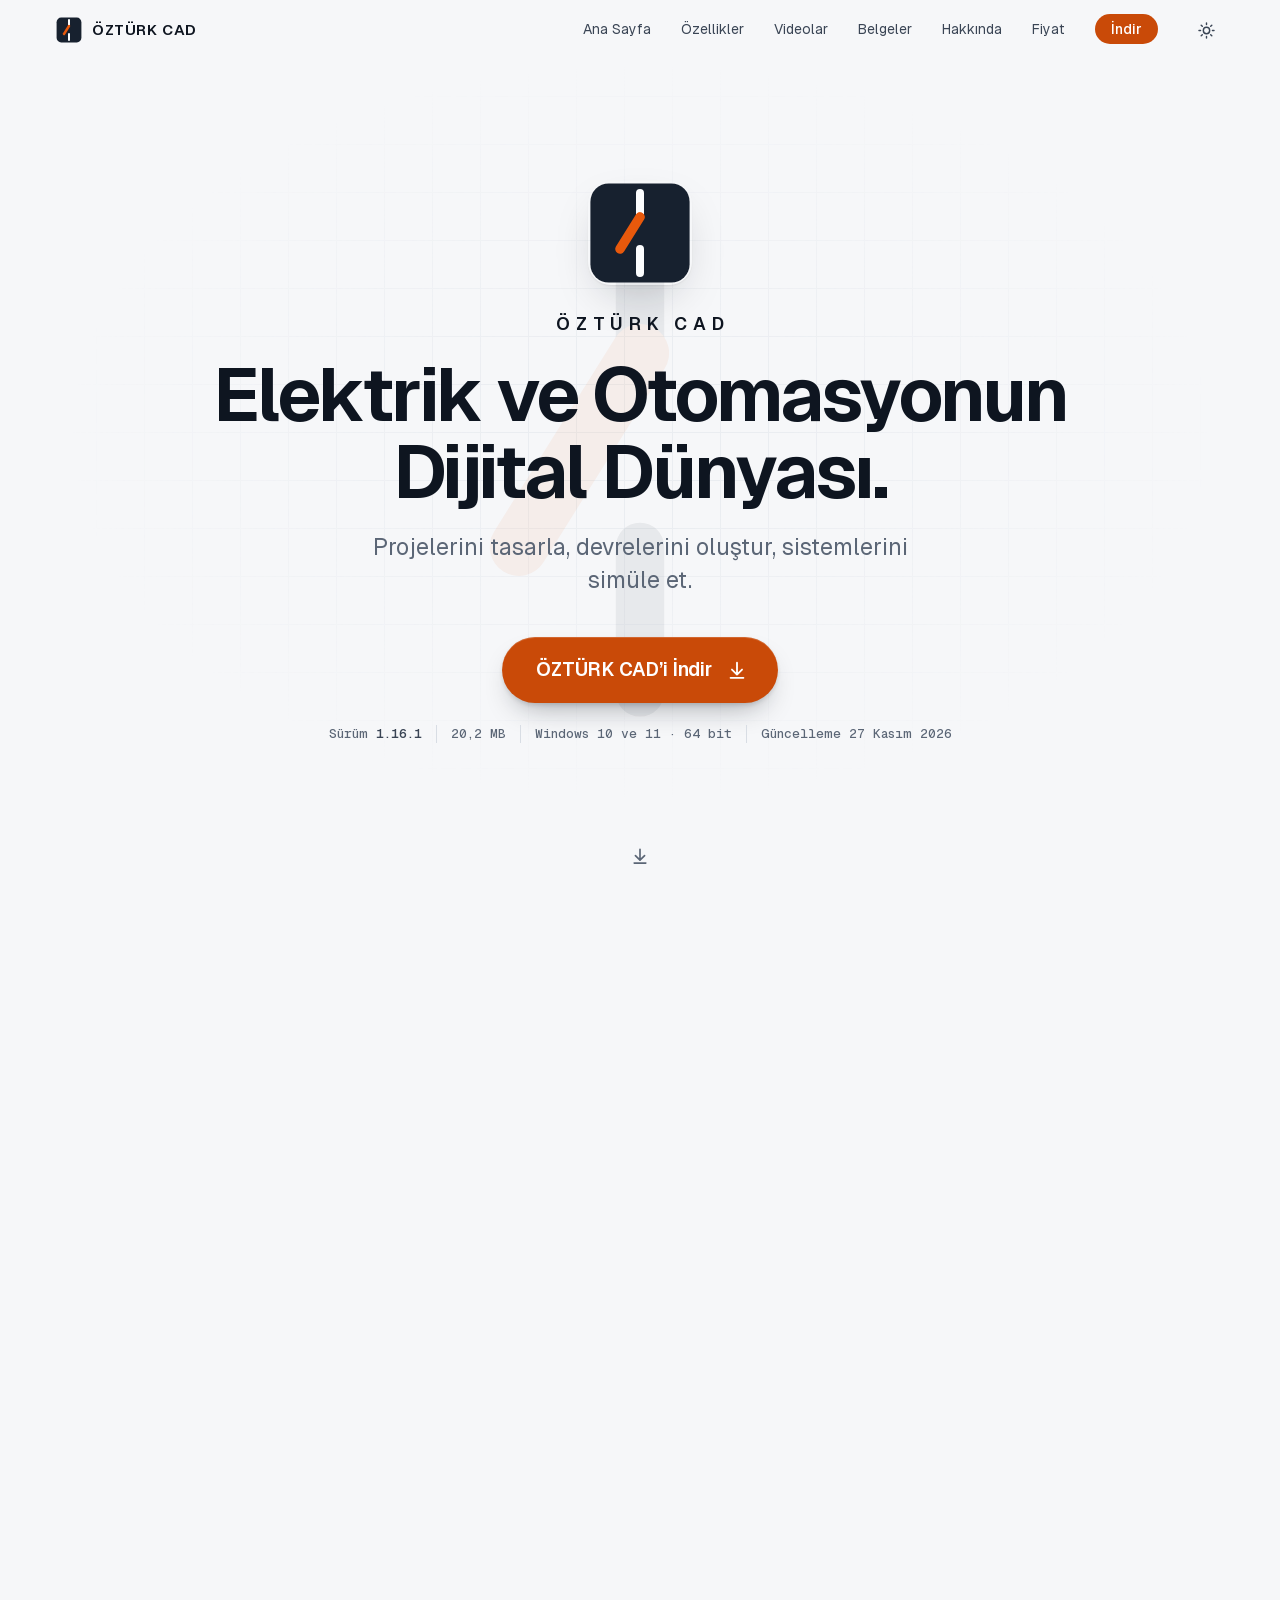
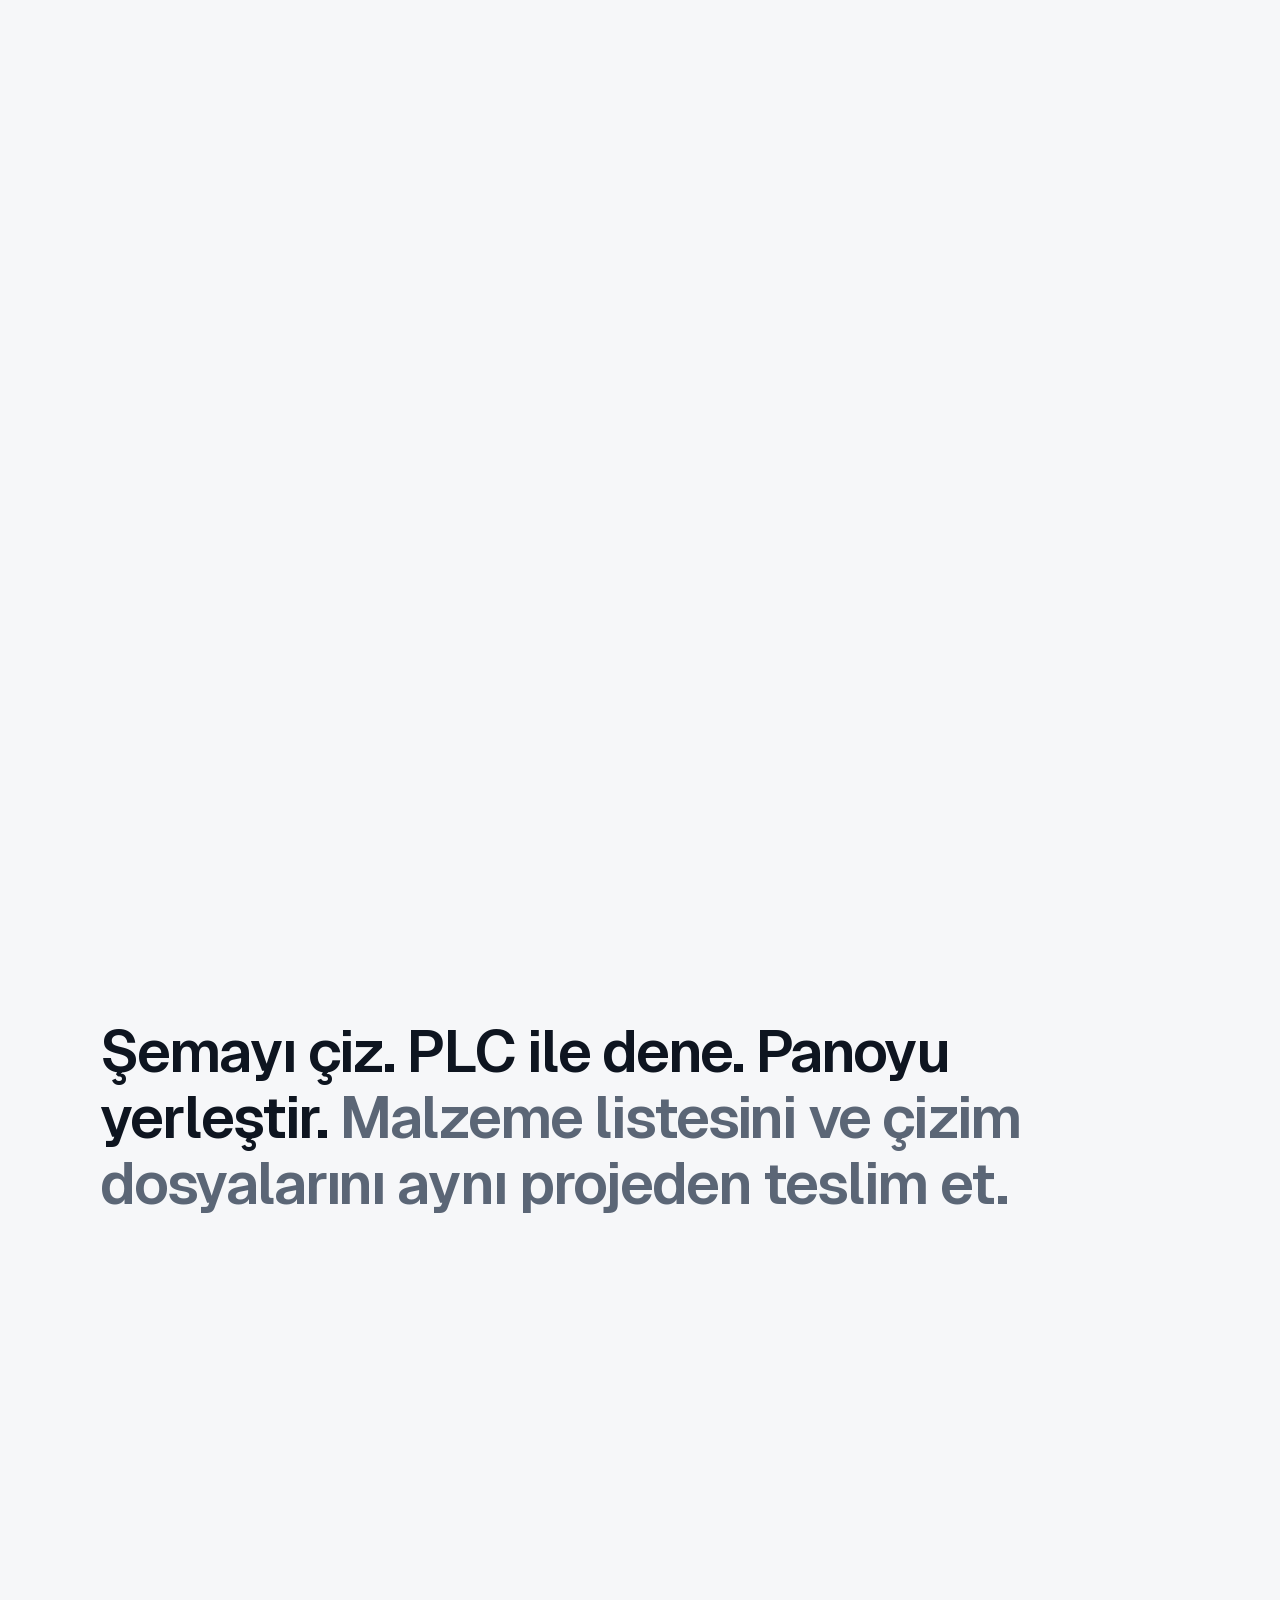
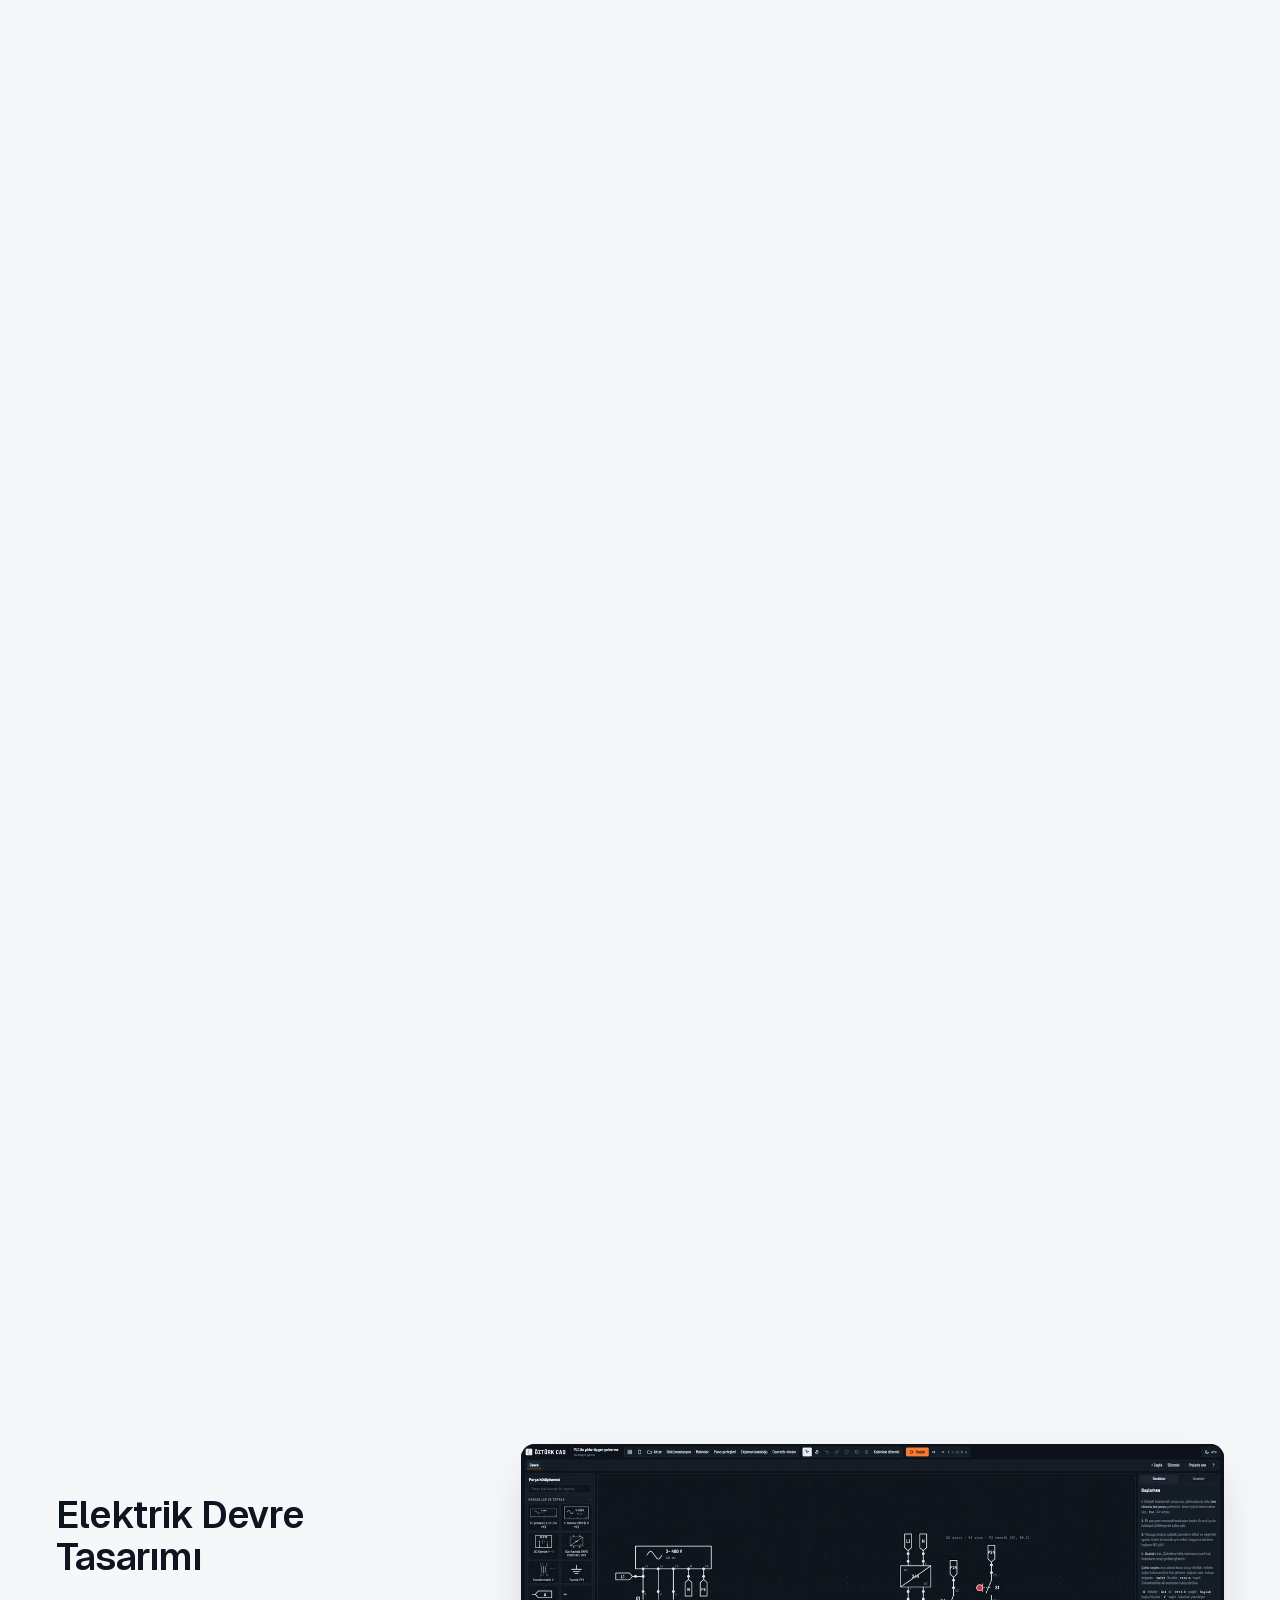
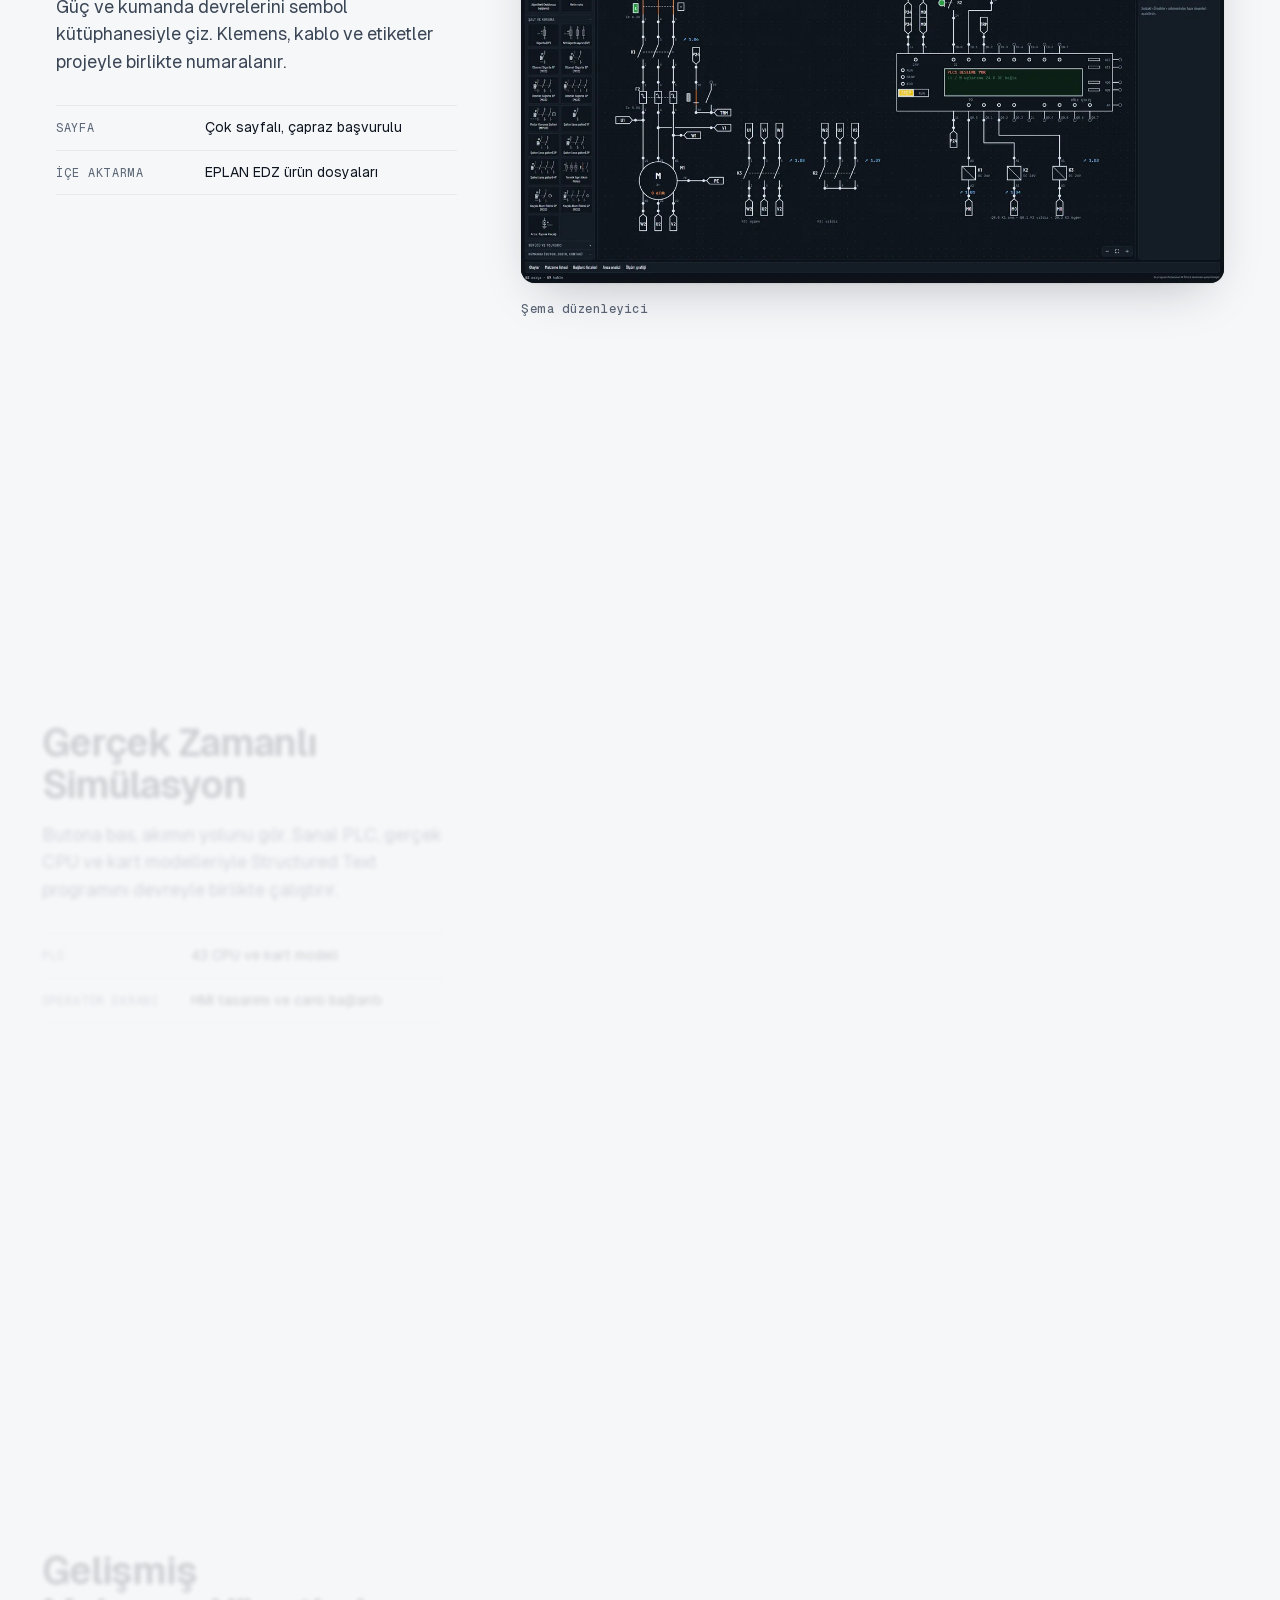
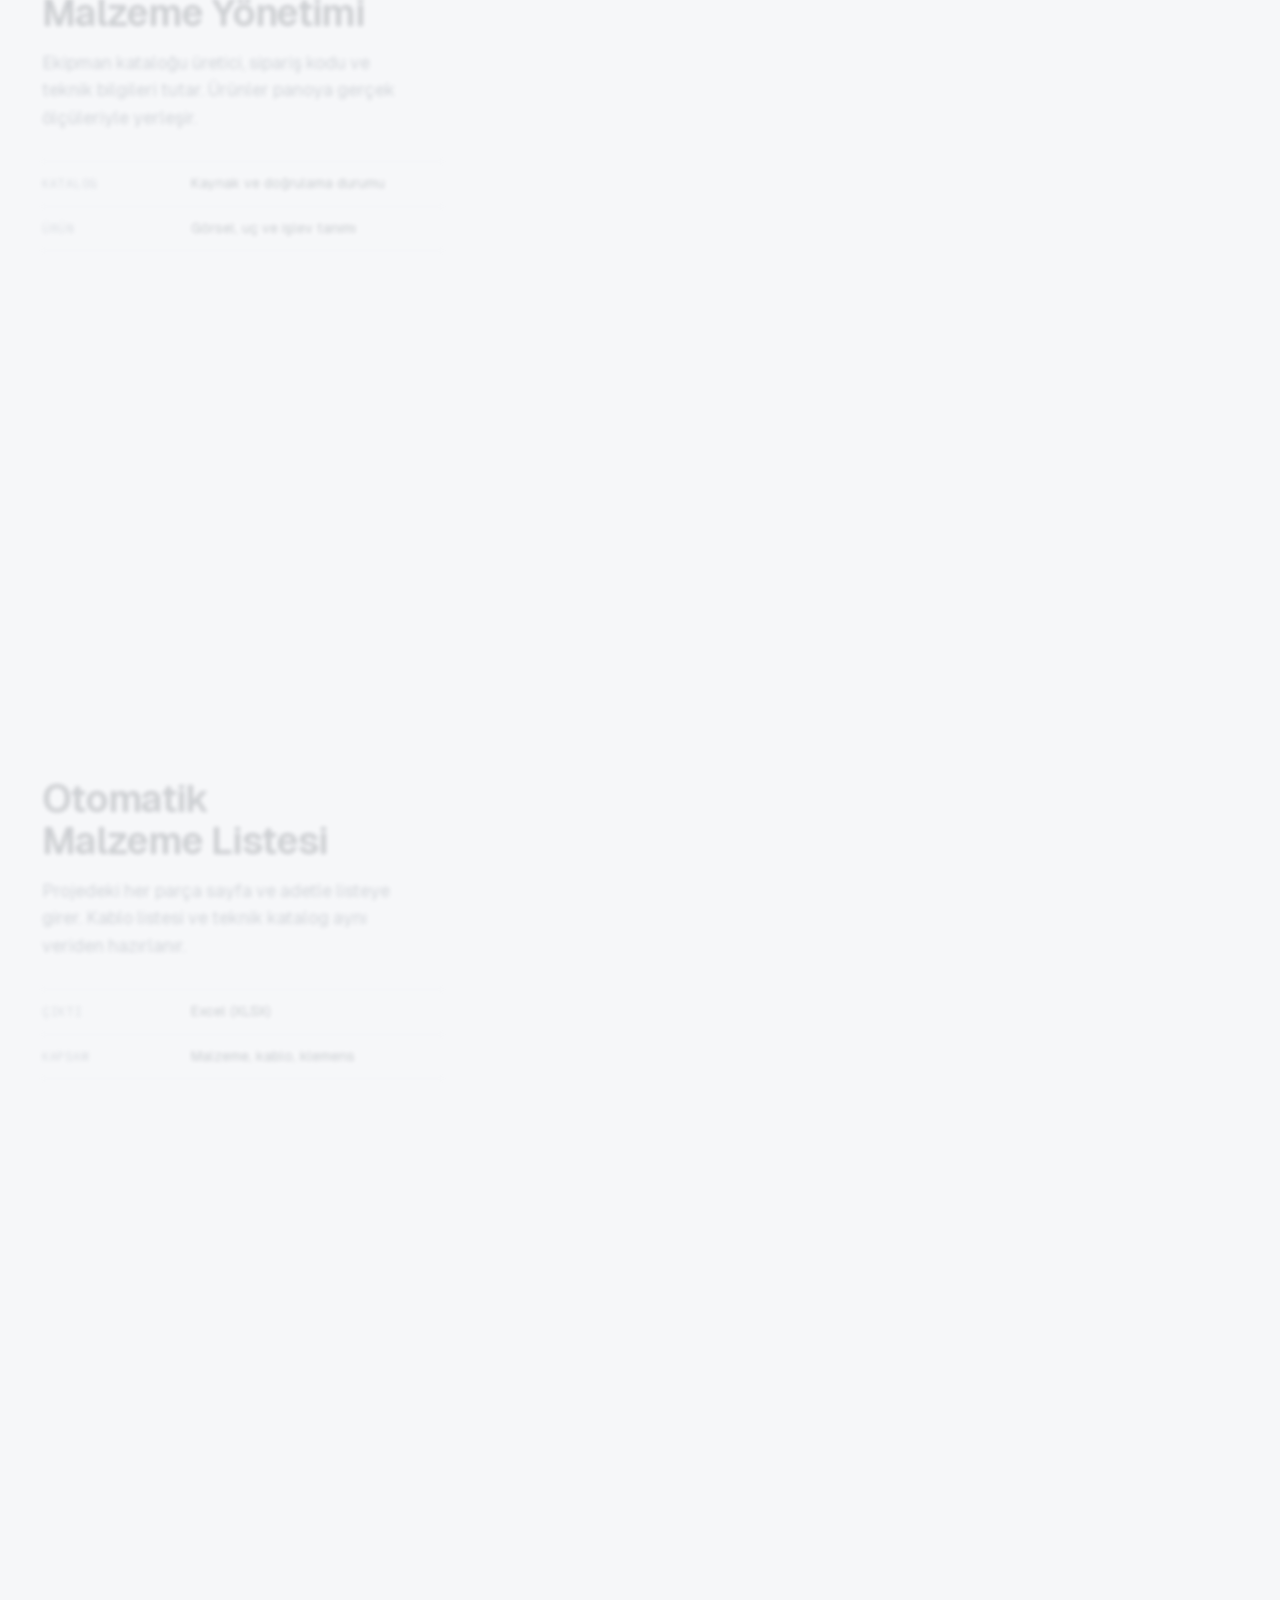
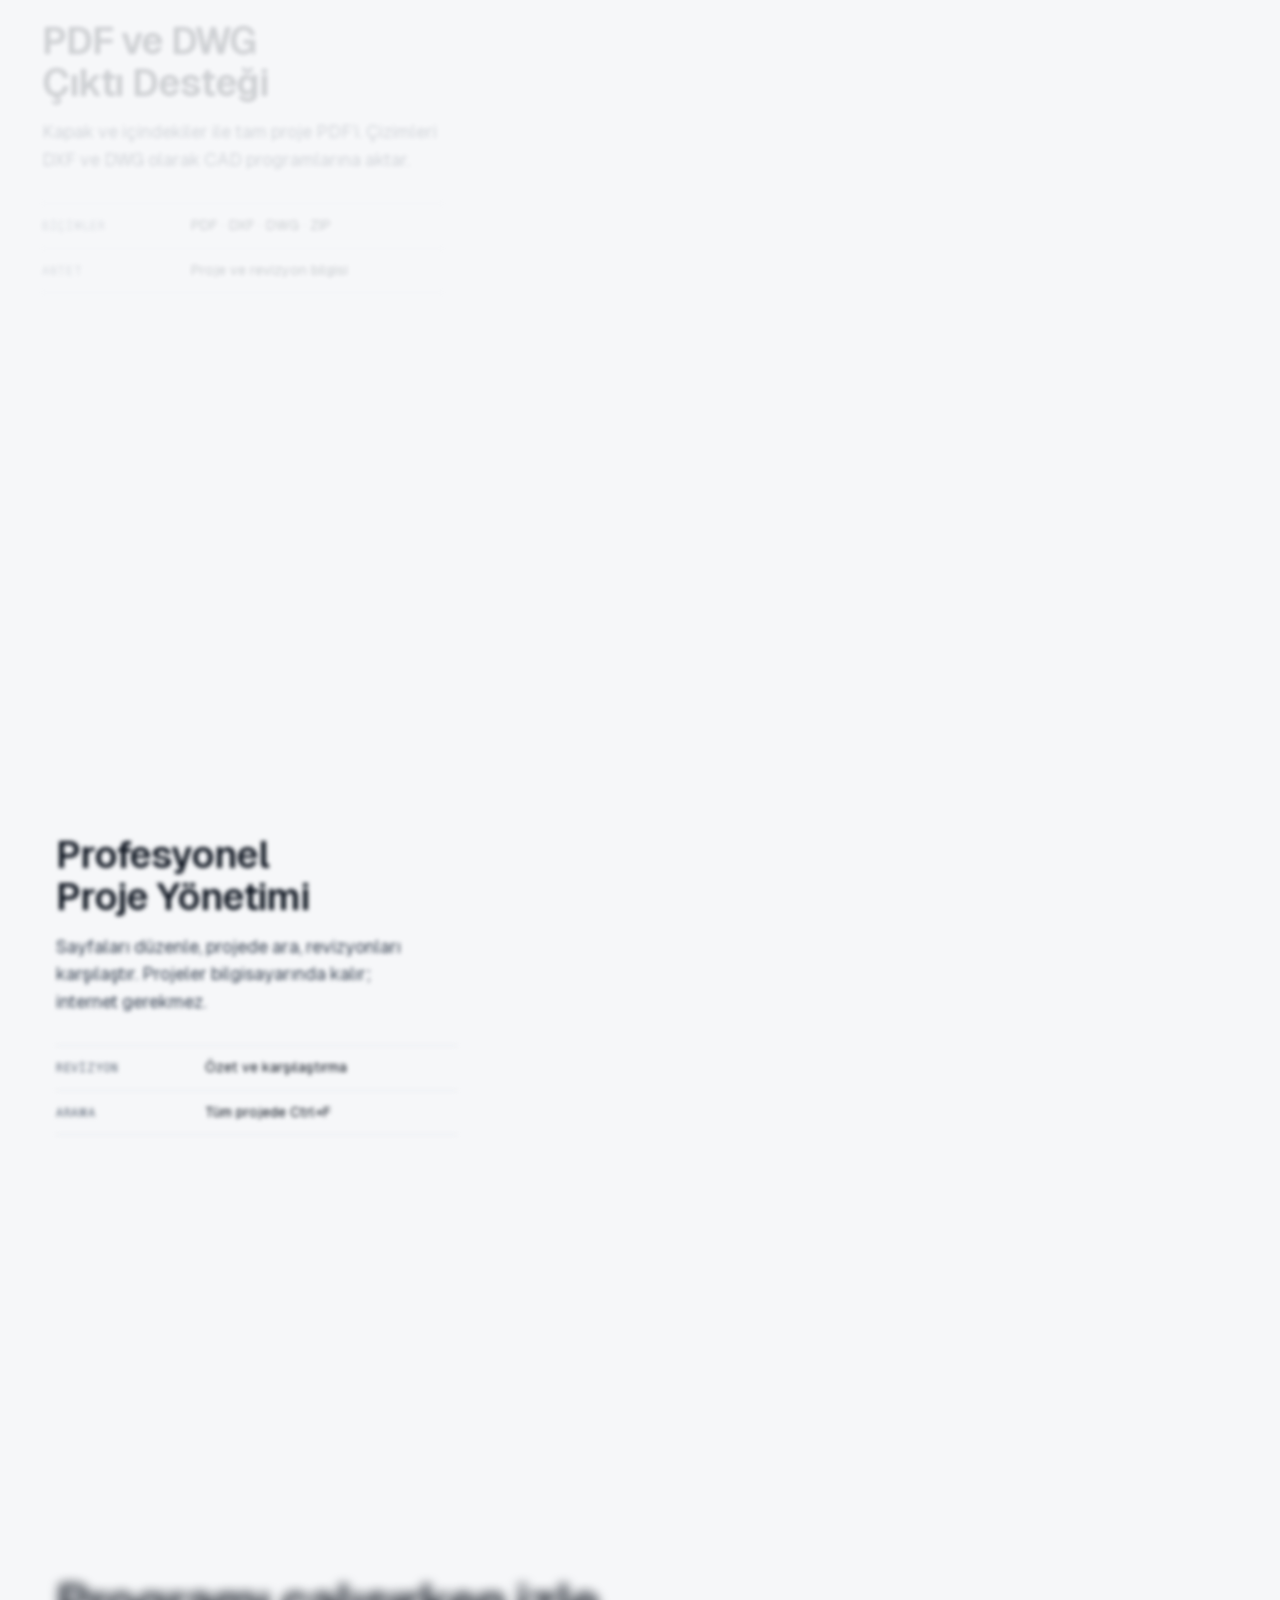
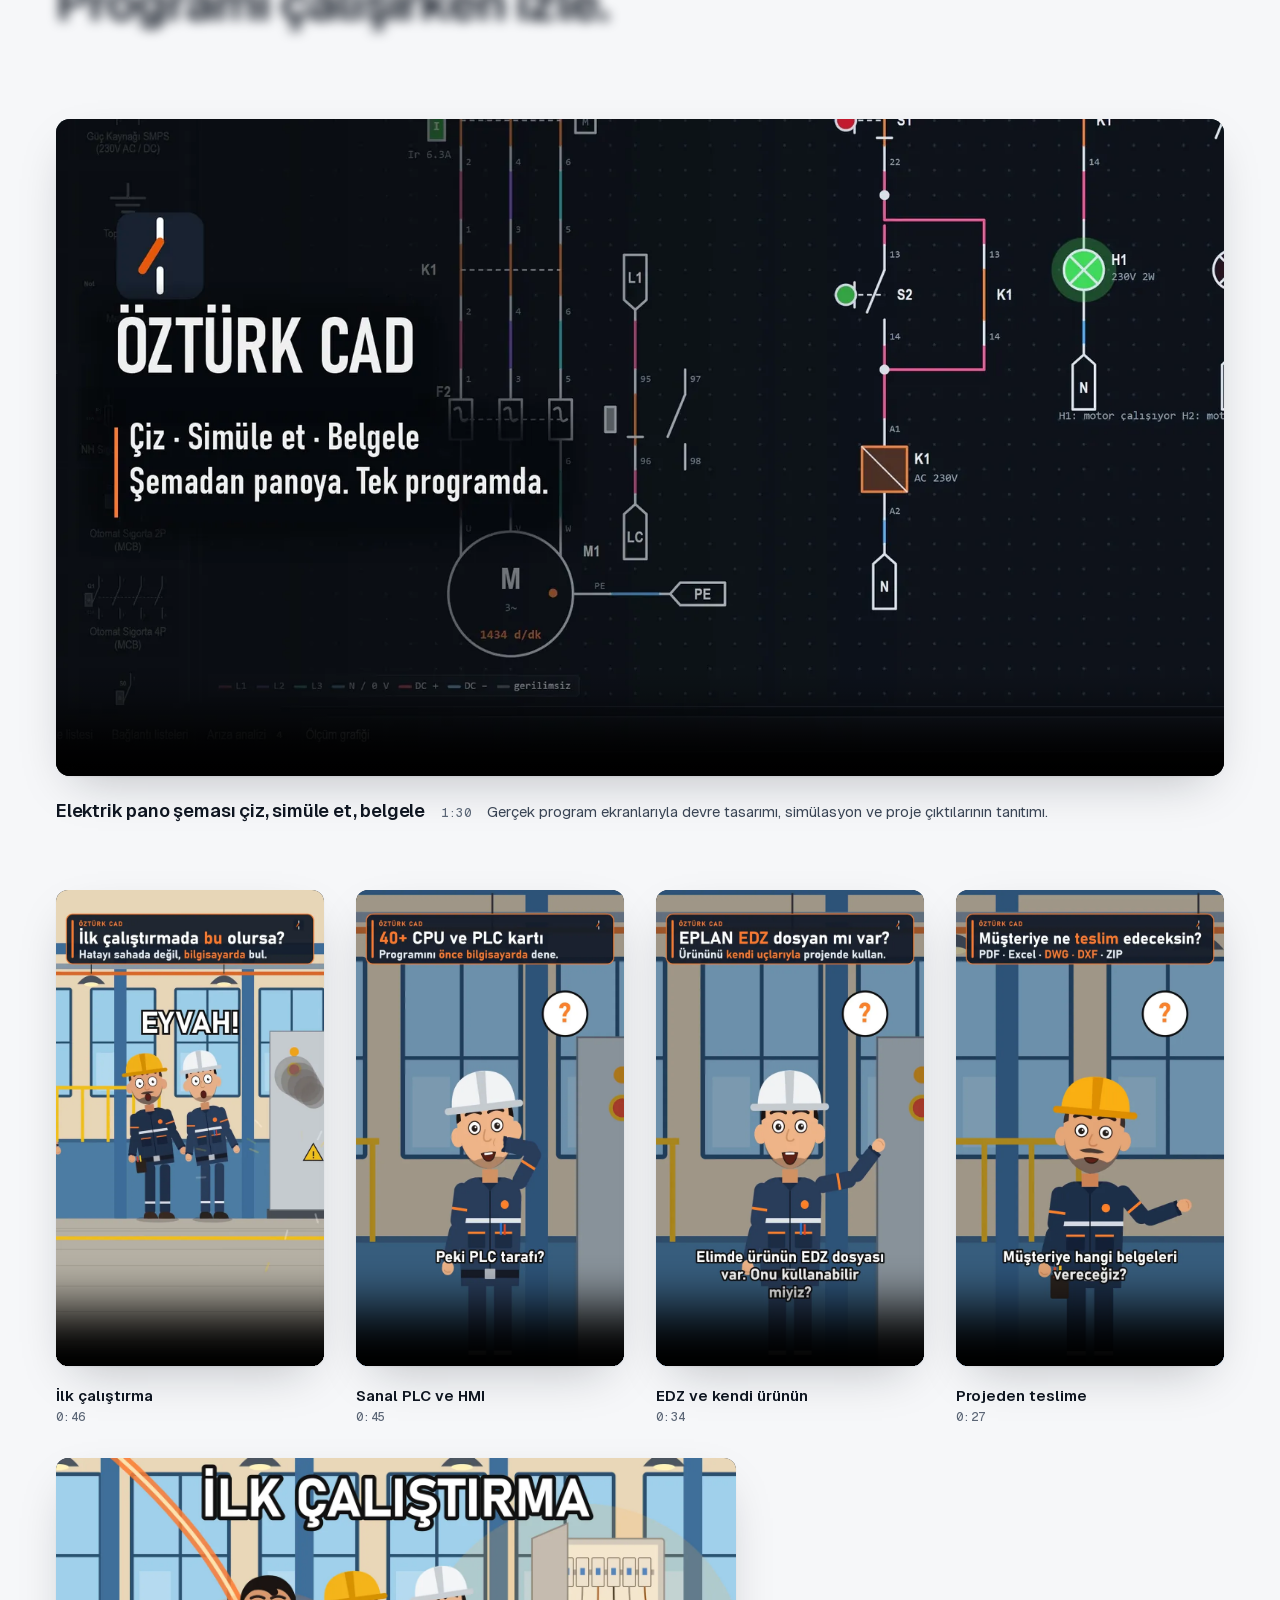
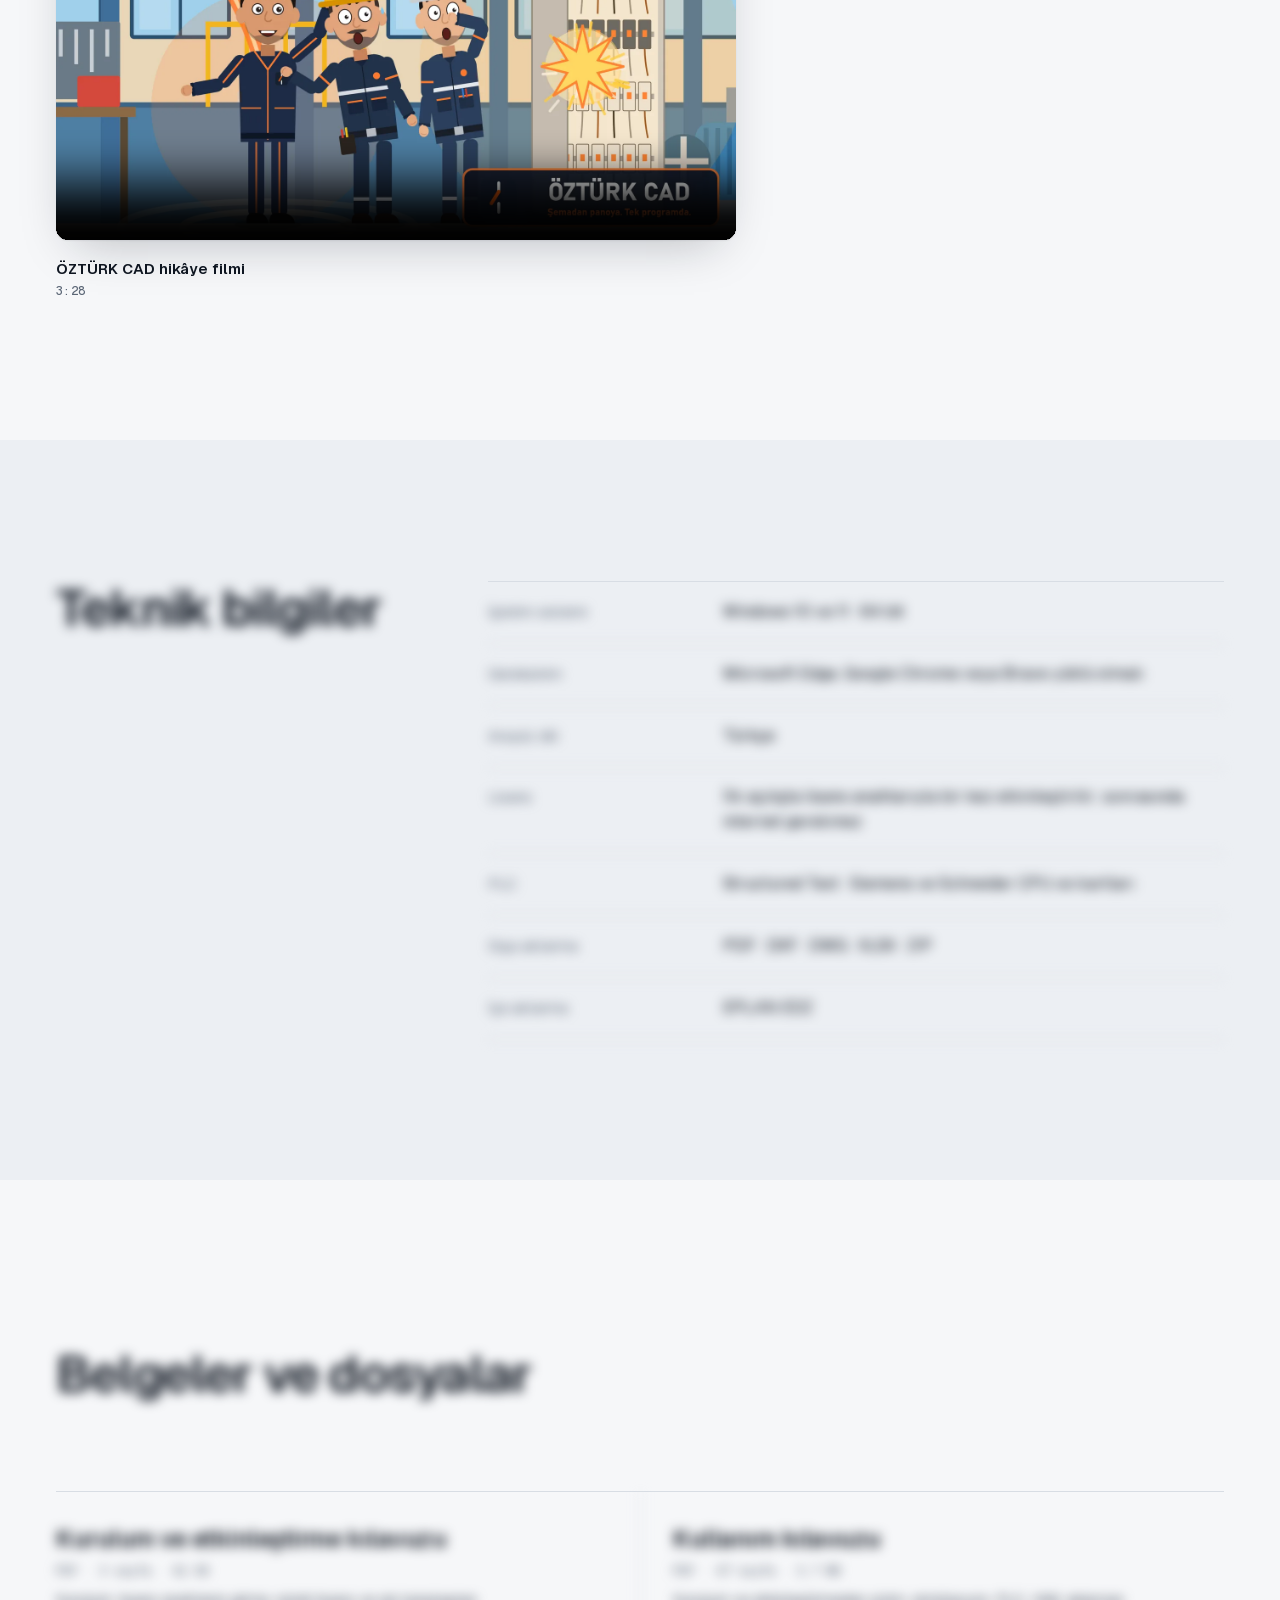
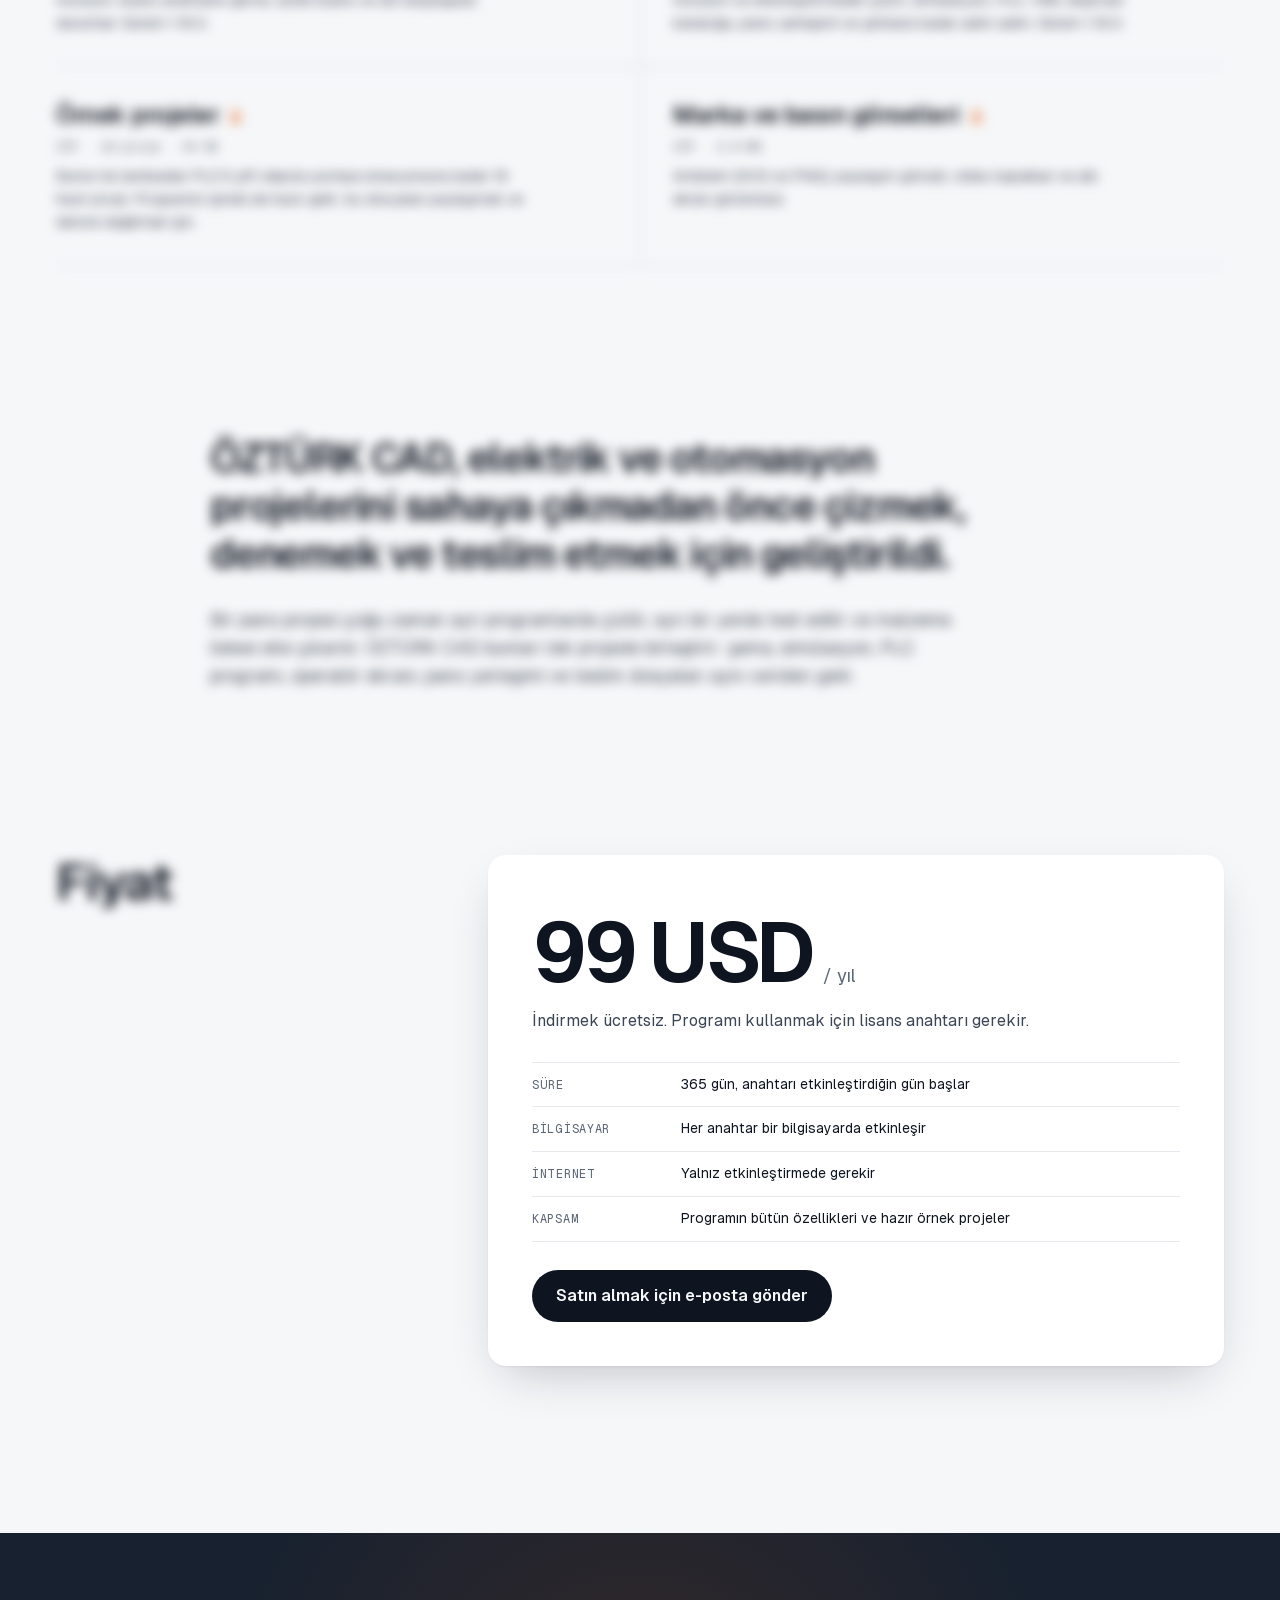
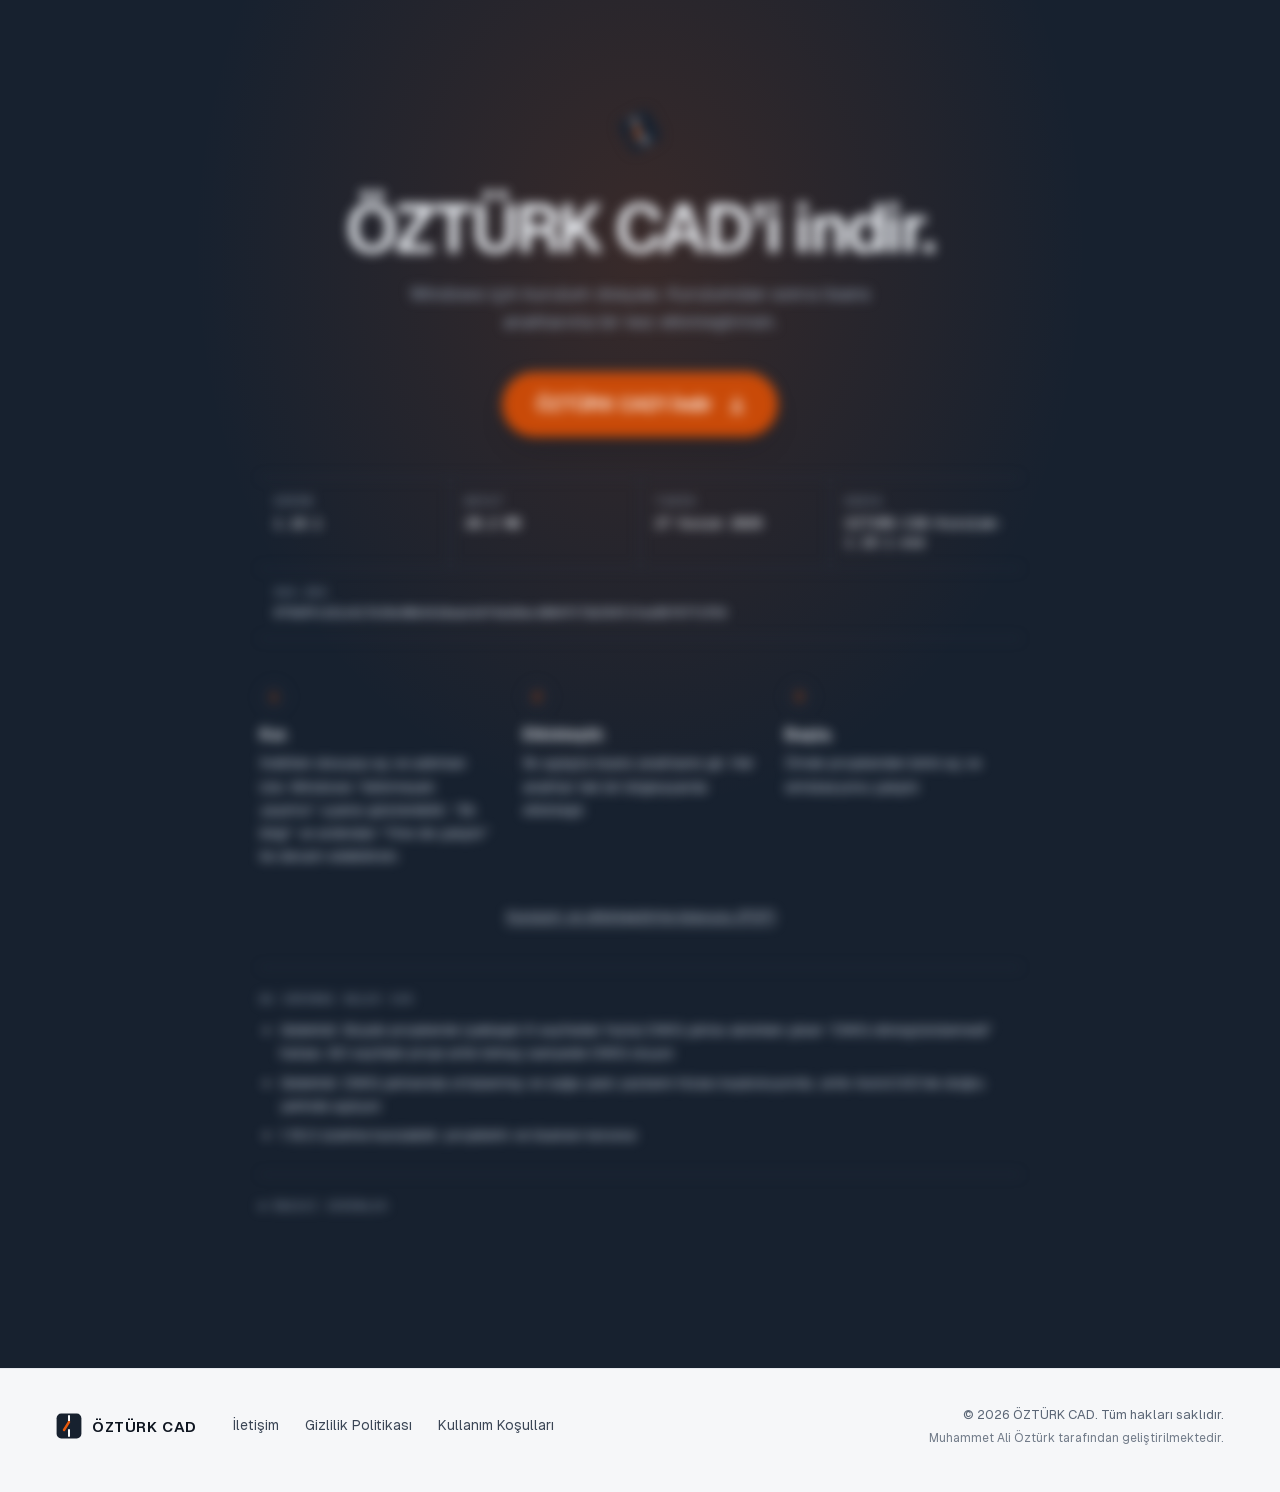
==== commit 00b3f978: "Ana adres GitHub Pages" ====
--- a/index.html
+++ b/index.html
@@ -16,9 +16,9 @@
 <meta property="og:locale" content="tr_TR">
 <meta property="og:title" content="ÖZTÜRK CAD — Elektrik ve Otomasyonun Dijital Dünyası">
 <meta property="og:description" content="Projelerini tasarla, devrelerini oluştur, sistemlerini simüle et.">
-<meta property="og:image" content="https://ozturkcad.netlify.app/assets/marka/og-paylasim.png">
-<meta property="og:url" content="https://ozturkcad.netlify.app/">
-<link rel="canonical" href="https://ozturkcad.netlify.app/">
+<meta property="og:image" content="https://night-x-dev.github.io/ozturk-cad/assets/marka/og-paylasim.png">
+<meta property="og:url" content="https://night-x-dev.github.io/ozturk-cad/">
+<link rel="canonical" href="https://night-x-dev.github.io/ozturk-cad/">
 <meta property="og:image:width" content="1200">
 <meta property="og:image:height" content="630">
 <meta name="twitter:card" content="summary_large_image">
@@ -26,7 +26,7 @@
 <link rel="stylesheet" href="css/site.css">
 <script>document.documentElement.classList.add('js');try{var t=localStorage.getItem('ozcad-tema');if(t)document.documentElement.dataset.tema=t}catch(e){}</script>
 <script src="js/site.js" defer></script>
-<script type="application/ld+json">{"@context":"https://schema.org","@type":"SoftwareApplication","name":"ÖZTÜRK CAD","applicationCategory":"DesignApplication","operatingSystem":"Windows 10, Windows 11","inLanguage":"tr","description":"Elektrik ve otomasyon projeleri için şema çizimi, PLC simülasyonu, malzeme listesi ve PDF/DXF/DWG çıktısı.","offers":{"@type":"Offer","price":"99","priceCurrency":"USD","description":"Yıllık lisans, bir bilgisayar"},"url":"https://ozturkcad.netlify.app/","downloadUrl":"https://github.com/Night-X-dev/ozturk-cad/releases/latest"}</script>
+<script type="application/ld+json">{"@context":"https://schema.org","@type":"SoftwareApplication","name":"ÖZTÜRK CAD","applicationCategory":"DesignApplication","operatingSystem":"Windows 10, Windows 11","inLanguage":"tr","description":"Elektrik ve otomasyon projeleri için şema çizimi, PLC simülasyonu, malzeme listesi ve PDF/DXF/DWG çıktısı.","offers":{"@type":"Offer","price":"99","priceCurrency":"USD","description":"Yıllık lisans, bir bilgisayar"},"url":"https://night-x-dev.github.io/ozturk-cad/","downloadUrl":"https://github.com/Night-X-dev/ozturk-cad/releases/latest"}</script>
 </head>
 <body>
 <a class="atla" href="#icerik">İçeriğe geç</a>
